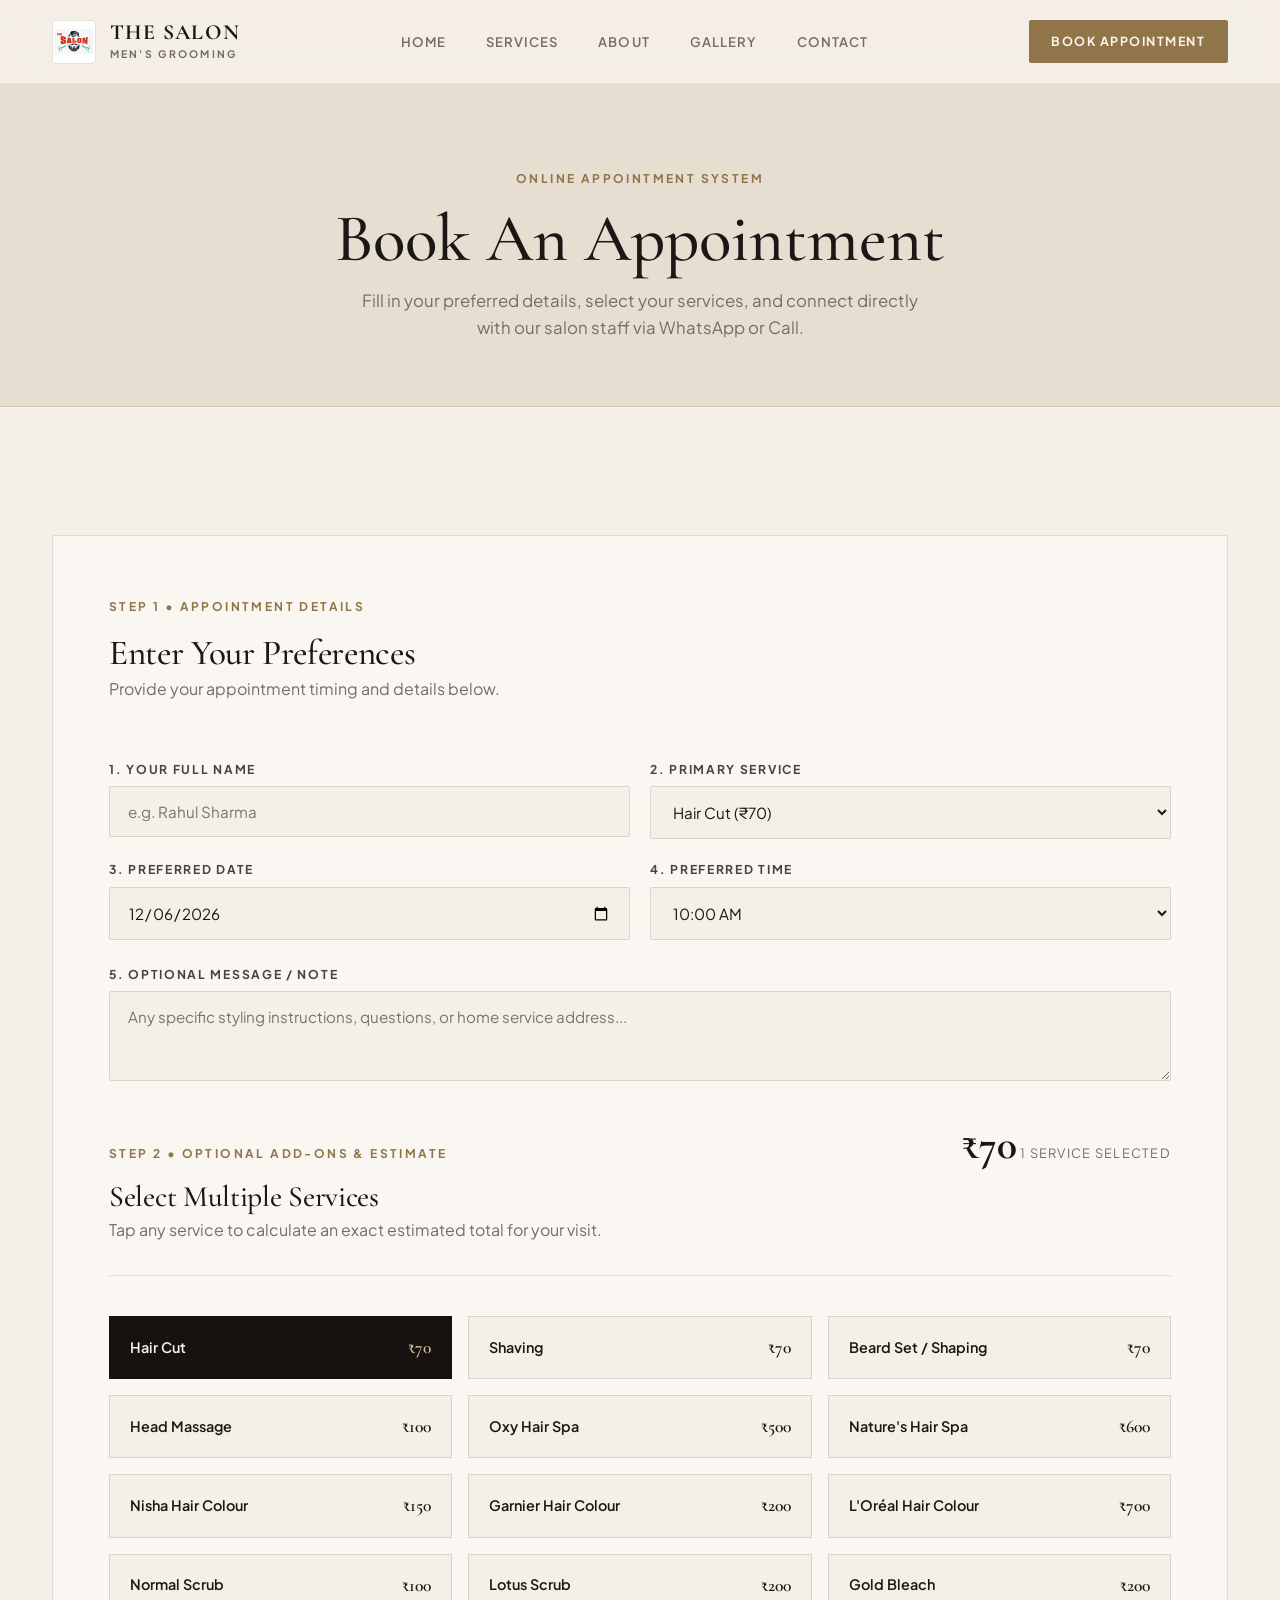
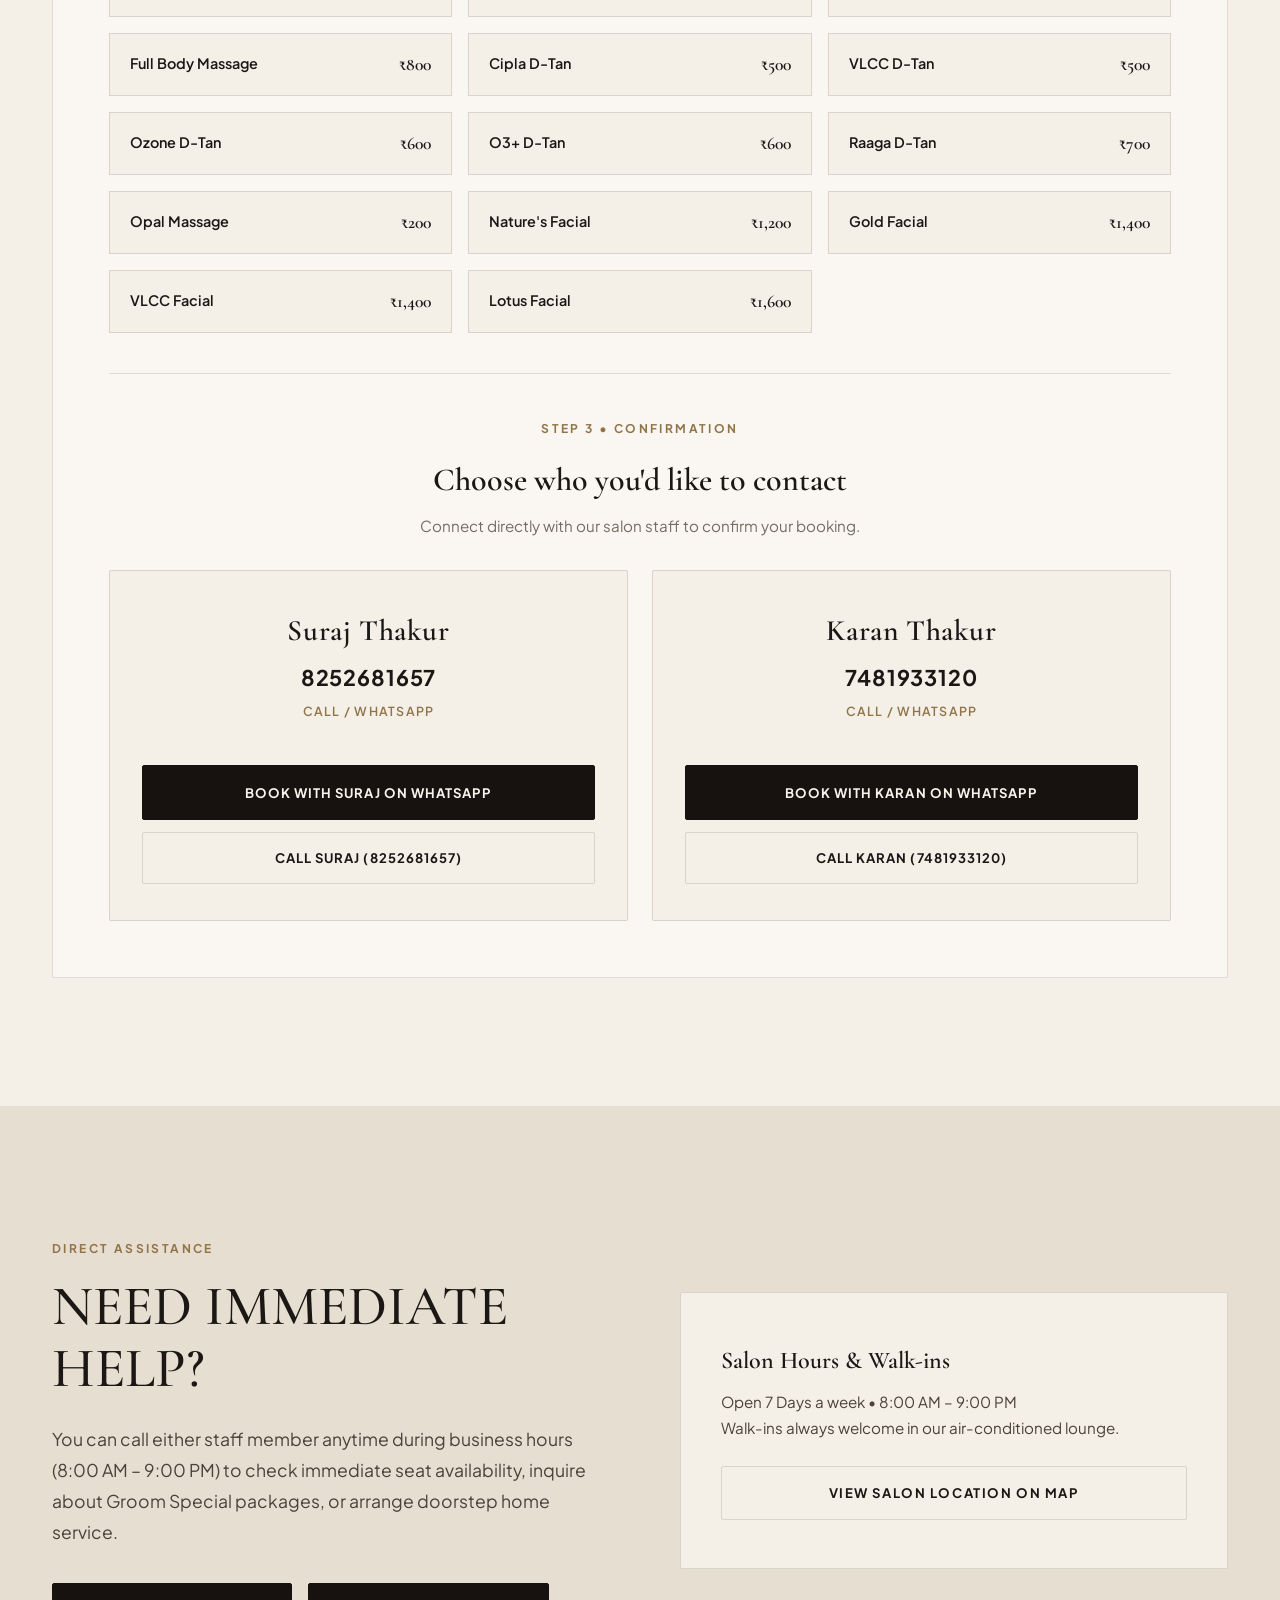
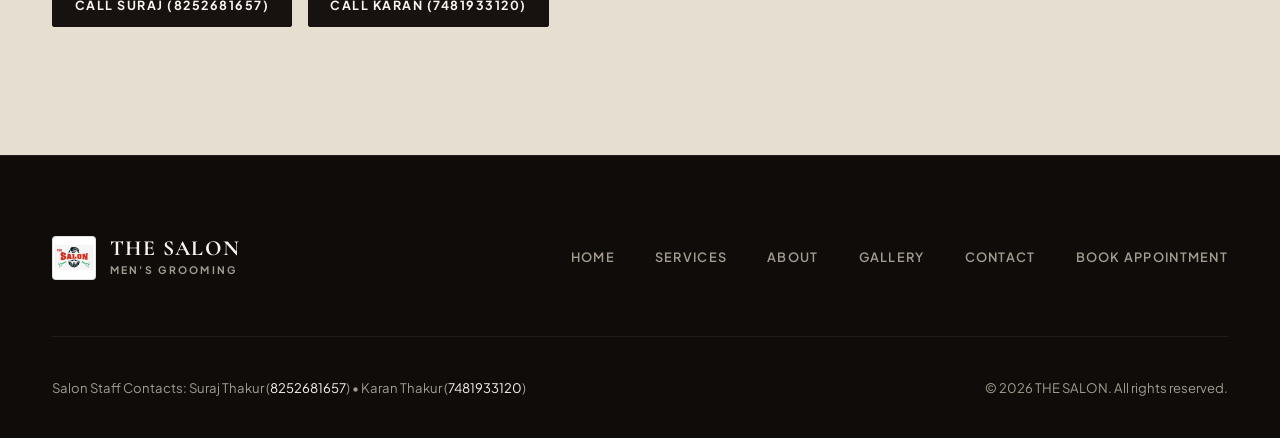
==== book-appointment.html @ 81d048ca "Update responsive design and salon contact system" ====
<!DOCTYPE html>
<html lang="en">
<head>
  <meta charset="UTF-8">
  <meta name="viewport" content="width=device-width, initial-scale=1.0">
  
  <!-- Primary Meta Tags -->
  <title>Book Appointment | THE SALON</title>
  <meta name="title" content="Book Appointment | THE SALON">
  <meta name="description" content="Book an appointment with THE SALON in Dighwara. Select your grooming services and contact staff members Suraj Thakur (8252681657) or Karan Thakur (7481933120) via WhatsApp or direct call.">
  <meta name="author" content="THE SALON">
  <meta name="theme-color" content="#F4EFE7">

  <!-- Favicon -->
  <link rel="icon" type="image/png" href="assets/images/logo.png">

  <!-- Google Fonts -->
  <link rel="preconnect" href="https://fonts.googleapis.com">
  <link rel="preconnect" href="https://fonts.gstatic.com" crossorigin>
  <link href="https://fonts.googleapis.com/css2?family=Cormorant+Garamond:ital,wght@0,400;0,500;0,600;0,700;1,400;1,600&family=Plus+Jakarta+Sans:wght@300;400;500;600;700;800&display=swap" rel="stylesheet">

  <!-- Stylesheet -->
  <link rel="stylesheet" href="assets/css/style.css">
</head>
<body>

  <!-- Minimal Sticky Header -->
  <header class="site-header" id="siteHeader">
    <div class="container header-container">
      <!-- Original Brand Logo -->
      <a href="index.html" class="brand-logo" aria-label="THE SALON Home">
        <div class="logo-frame">
          <img src="assets/images/logo.png" alt="THE SALON Logo" class="official-logo-img">
        </div>
        <div class="brand-text">
          <span class="brand-title">THE SALON</span>
          <span class="brand-tag">MEN'S GROOMING</span>
        </div>
      </a>

      <!-- Desktop Navigation -->
      <nav class="desktop-nav" aria-label="Main Navigation">
        <ul class="nav-links">
          <li><a href="index.html" class="nav-link">Home</a></li>
          <li><a href="services.html" class="nav-link">Services</a></li>
          <li><a href="about.html" class="nav-link">About</a></li>
          <li><a href="gallery.html" class="nav-link">Gallery</a></li>
          <li><a href="contact.html" class="nav-link">Contact</a></li>
        </ul>
      </nav>

      <!-- Header Action -->
      <div class="header-actions">
        <a href="book-appointment.html" class="btn btn-espresso btn-sm" style="background-color: var(--accent-champagne-dark); border-color: var(--accent-champagne-dark);">
          <span>Book Appointment</span>
        </a>
        <button class="mobile-toggle" id="mobileToggle" aria-label="Toggle navigation menu" aria-expanded="false">
          <span class="hamburger-line"></span>
          <span class="hamburger-line"></span>
          <span class="hamburger-line"></span>
        </button>
      </div>
    </div>

    <!-- Mobile Drawer -->
    <div class="mobile-drawer" id="mobileDrawer">
      <nav class="mobile-nav" aria-label="Mobile Navigation">
        <ul class="mobile-links">
          <li><a href="index.html" class="mobile-link">Home</a></li>
          <li><a href="services.html" class="mobile-link">Services & Pricing</a></li>
          <li><a href="about.html" class="mobile-link">About THE SALON</a></li>
          <li><a href="gallery.html" class="mobile-link">Gallery</a></li>
          <li><a href="contact.html" class="mobile-link">Location & Contact</a></li>
          <li><a href="book-appointment.html" class="mobile-link active">Book Appointment</a></li>
        </ul>
        <div class="mobile-drawer-footer">
          <div class="drawer-contact-info">
            <p class="drawer-staff-title">Salon Staff Contacts:</p>
            <p class="drawer-staff-row"><strong>Suraj Thakur:</strong> <a href="tel:8252681657">8252681657</a></p>
            <p class="drawer-staff-row"><strong>Karan Thakur:</strong> <a href="tel:7481933120">7481933120</a></p>
          </div>
          <a href="book-appointment.html" class="btn btn-espresso btn-block">
            Book Appointment
          </a>
        </div>
      </nav>
    </div>
  </header>

  <main>
    <!-- Page Header Banner -->
    <div class="page-header-banner">
      <div class="container">
        <span class="page-eyebrow">ONLINE APPOINTMENT SYSTEM</span>
        <h1 class="page-title">Book An Appointment</h1>
        <p class="page-subtitle">Fill in your preferred details, select your services, and connect directly with our salon staff via WhatsApp or Call.</p>
      </div>
    </div>

    <!-- Interactive Appointment & Booking Section -->
    <section class="customizer-minimal-section">
      <div class="container">
        <div class="customizer-box-clean">
          
          <!-- Step 1: Appointment Details Form -->
          <div class="booking-form-wrap">
            <div class="section-header-editorial" style="margin-bottom: 2rem;">
              <span class="eyebrow-tag">STEP 1 &bull; APPOINTMENT DETAILS</span>
              <h2 class="section-title-editorial" style="font-size: 2.2rem; margin-bottom: 0.25rem;">Enter Your Preferences</h2>
              <p class="text-muted">Provide your appointment timing and details below.</p>
            </div>

            <div class="form-grid-2col">
              <!-- Name Field -->
              <div class="form-group">
                <label for="custName" class="form-label">1. Your Full Name</label>
                <input type="text" id="custName" class="form-input" placeholder="e.g. Rahul Sharma" autocomplete="name">
              </div>

              <!-- Service Dropdown / Quick Choice -->
              <div class="form-group">
                <label for="serviceSelect" class="form-label">2. Primary Service</label>
                <select id="serviceSelect" class="form-select">
                  <option value="Hair Cut (₹70)">Hair Cut (₹70)</option>
                  <option value="Hair Cut + Shaving (₹140)">Hair Cut + Shaving (₹140)</option>
                  <option value="Beard Set / Shaping (₹70)">Beard Set / Shaping (₹70)</option>
                  <option value="Hair Colour (From ₹150)">Hair Colour (From ₹150)</option>
                  <option value="Oxy Hair Spa (₹500)">Oxy Hair Spa (₹500)</option>
                  <option value="Nature's Hair Spa (₹600)">Nature's Hair Spa (₹600)</option>
                  <option value="D-Tan Treatment (From ₹500)">D-Tan Treatment (From ₹500)</option>
                  <option value="Facial Treatment (From ₹1200)">Facial Treatment (From ₹1200)</option>
                  <option value="Groom Special Package">Groom Special Package</option>
                  <option value="Full Grooming Package">Full Grooming Package</option>
                  <option value="Home Service Visit">Doorstep Home Service</option>
                </select>
              </div>

              <!-- Preferred Date Field -->
              <div class="form-group">
                <label for="prefDate" class="form-label">3. Preferred Date</label>
                <input type="date" id="prefDate" class="form-input">
              </div>

              <!-- Preferred Time Slot -->
              <div class="form-group">
                <label for="prefTime" class="form-label">4. Preferred Time</label>
                <select id="prefTime" class="form-select">
                  <option value="08:00 AM">08:00 AM (Opening)</option>
                  <option value="09:00 AM">09:00 AM</option>
                  <option value="10:00 AM" selected>10:00 AM</option>
                  <option value="11:00 AM">11:00 AM</option>
                  <option value="12:00 PM">12:00 PM</option>
                  <option value="01:00 PM">01:00 PM</option>
                  <option value="02:00 PM">02:00 PM</option>
                  <option value="03:00 PM">03:00 PM</option>
                  <option value="04:00 PM">04:00 PM</option>
                  <option value="05:00 PM">05:00 PM</option>
                  <option value="06:00 PM">06:00 PM</option>
                  <option value="07:00 PM">07:00 PM</option>
                  <option value="08:00 PM">08:00 PM</option>
                  <option value="Flexible / Next Available Slot">Flexible / Next Available Slot</option>
                </select>
              </div>
            </div>

            <!-- Optional Message -->
            <div class="form-group">
              <label for="custMessage" class="form-label">5. Optional Message / Note</label>
              <textarea id="custMessage" class="form-textarea" placeholder="Any specific styling instructions, questions, or home service address..."></textarea>
            </div>
          </div>

          <!-- Step 2: Multi-Service Total Estimator -->
          <div class="customizer-clean-header">
            <div>
              <span class="eyebrow-tag">STEP 2 &bull; OPTIONAL ADD-ONS & ESTIMATE</span>
              <h3 class="section-title-editorial" style="font-size: 1.85rem; margin-bottom: 0.25rem;">Select Multiple Services</h3>
              <p class="text-muted">Tap any service to calculate an exact estimated total for your visit.</p>
            </div>
            <div class="customizer-sum-wrap">
              <span class="customizer-sum-amount" id="totalAmount">₹0</span>
              <span class="customizer-sum-label" id="selectedCount">0 services selected</span>
            </div>
          </div>

          <!-- Interactive Grid Populated by JavaScript -->
          <div class="customizer-grid-clean" id="customizerGrid"></div>

          <!-- Step 3: Equal Staff Selection -->
          <div class="staff-selection-section">
            <div class="staff-selection-header">
              <span class="eyebrow-tag">STEP 3 &bull; CONFIRMATION</span>
              <h3 class="staff-selection-title">Choose who you'd like to contact</h3>
              <p class="staff-selection-desc">Connect directly with our salon staff to confirm your booking.</p>
            </div>

            <div class="staff-cards-grid">
              
              <!-- Option 1: Suraj Thakur -->
              <div class="staff-contact-card">
                <div class="staff-card-header">
                  <h4 class="staff-name">Suraj Thakur</h4>
                  <a href="tel:8252681657" class="staff-phone-link">8252681657</a>
                  <span class="staff-role-tag">Call / WhatsApp</span>
                </div>
                <div class="staff-actions-row">
                  <a href="https://wa.me/918252681657" id="surajWaBtn" target="_blank" rel="noopener noreferrer" class="btn btn-staff-wa">
                    <span>Book with Suraj on WhatsApp</span>
                  </a>
                  <a href="tel:8252681657" id="surajCallBtn" class="btn btn-staff-call">
                    <span>Call Suraj (8252681657)</span>
                  </a>
                </div>
              </div>

              <!-- Option 2: Karan Thakur -->
              <div class="staff-contact-card">
                <div class="staff-card-header">
                  <h4 class="staff-name">Karan Thakur</h4>
                  <a href="tel:7481933120" class="staff-phone-link">7481933120</a>
                  <span class="staff-role-tag">Call / WhatsApp</span>
                </div>
                <div class="staff-actions-row">
                  <a href="https://wa.me/917481933120" id="karanWaBtn" target="_blank" rel="noopener noreferrer" class="btn btn-staff-wa">
                    <span>Book with Karan on WhatsApp</span>
                  </a>
                  <a href="tel:7481933120" id="karanCallBtn" class="btn btn-staff-call">
                    <span>Call Karan (7481933120)</span>
                  </a>
                </div>
              </div>

            </div>
          </div>

        </div>
      </div>
    </section>

    <!-- Alternative Direct Assistance Section -->
    <section class="home-service-editorial-section" style="background-color: var(--bg-secondary);">
      <div class="container">
        <div class="home-service-split-grid">
          <div class="home-service-text-col">
            <span class="eyebrow-tag">DIRECT ASSISTANCE</span>
            <h2 class="home-service-title">Need Immediate Help?</h2>
            <p class="home-service-desc">
              You can call either staff member anytime during business hours (8:00 AM – 9:00 PM) to check immediate seat availability, inquire about Groom Special packages, or arrange doorstep home service.
            </p>
            <div class="contact-buttons-row">
              <a href="tel:8252681657" class="btn btn-espresso btn-sm">
                <span>Call Suraj (8252681657)</span>
              </a>
              <a href="tel:7481933120" class="btn btn-espresso btn-sm">
                <span>Call Karan (7481933120)</span>
              </a>
            </div>
          </div>

          <div class="home-service-action-col">
            <div class="home-service-tile-callout" style="background-color: var(--bg-primary);">
              <h3 class="callout-title">Salon Hours & Walk-ins</h3>
              <p class="about-body-text" style="font-size: 0.95rem; margin-bottom: 1.5rem;">
                Open 7 Days a week &bull; 8:00 AM – 9:00 PM<br>
                Walk-ins always welcome in our air-conditioned lounge.
              </p>
              <a href="contact.html" class="btn btn-outline btn-block">
                <span>View Salon Location on Map</span>
              </a>
            </div>
          </div>
        </div>
      </div>
    </section>
  </main>

  <!-- Minimal Footer -->
  <footer class="site-footer-minimal">
    <div class="container">
      <div class="footer-top-row">
        <div class="brand-logo">
          <div class="logo-frame">
            <img src="assets/images/logo.png" alt="THE SALON Logo" class="official-logo-img">
          </div>
          <div class="brand-text">
            <span class="brand-title" style="color: var(--text-light);">THE SALON</span>
            <span class="brand-tag" style="color: var(--text-light-muted);">MEN'S GROOMING</span>
          </div>
        </div>

        <div class="footer-links-row">
          <a href="index.html">Home</a>
          <a href="services.html">Services</a>
          <a href="about.html">About</a>
          <a href="gallery.html">Gallery</a>
          <a href="contact.html">Contact</a>
          <a href="book-appointment.html">Book Appointment</a>
        </div>
      </div>

      <div class="footer-bottom-row">
        <span>Salon Staff Contacts: Suraj Thakur (<a href="tel:8252681657" style="color: var(--text-light);">8252681657</a>) &bull; Karan Thakur (<a href="tel:7481933120" style="color: var(--text-light);">7481933120</a>)</span>
        <span>&copy; 2026 THE SALON. All rights reserved.</span>
      </div>
    </div>
  </footer>

  <!-- Mobile Sticky Bar -->
  <div class="mobile-sticky-bar" id="mobileStickyBar" aria-label="Quick Mobile Actions">
    <div class="mobile-bar-content">
      <a href="tel:8252681657" class="mobile-bar-btn btn-mobile-call">
        <span>Call Suraj</span>
      </a>
      <a href="tel:7481933120" class="mobile-bar-btn btn-mobile-call">
        <span>Call Karan</span>
      </a>
      <a href="book-appointment.html" class="mobile-bar-btn btn-mobile-wa">
        <span>Book on WhatsApp</span>
      </a>
    </div>
  </div>

  <!-- JavaScript -->
  <script src="assets/js/main.js"></script>
</body>
</html>
---- assets/css/style.css ----
/* ==========================================================================
   THE SALON — Editorial Minimal Luxury Design System
   Palette: Warm Ivory + Deep Espresso + Warm Walnut + Subtle Champagne
   ========================================================================== */

/* --- CSS Variables & Design Tokens --- */
:root {
  /* Editorial Palette */
  --bg-primary: #F4EFE7;          /* Warm Ivory */
  --bg-secondary: #E7DED2;        /* Soft Sand */
  --bg-sand-light: #EDE6DC;       /* Subtle Sand Highlight */
  --bg-card: #FAF7F2;             /* Crisp Ivory Card */
  
  --bg-dark: #17120F;             /* Deep Espresso */
  --bg-dark-secondary: #2B211C;   /* Warm Walnut */
  --bg-dark-elevated: #221A15;    /* Espresso Tile */
  
  /* Subtle Accent Only (No gold glows/borders everywhere) */
  --accent-champagne: #B79A6B;    /* Muted Champagne */
  --accent-champagne-light: #D5C29F;
  --accent-champagne-dark: #91754A;
  
  /* Text Colors */
  --text-dark: #1A1715;           /* Primary Dark Text */
  --text-dark-secondary: #4A423B; /* Secondary Dark Text */
  --text-dark-muted: #756D64;     /* Muted Dark Grey-Brown */
  
  --text-light: #F8F4ED;          /* Off-White Text on Dark Sections */
  --text-light-secondary: #D8D2C6;/* Muted Text on Dark */
  --text-light-muted: #A39B8F;
  
  /* Borders & Dividers (Thin, Minimal) */
  --border-light: rgba(23, 18, 15, 0.12);
  --border-light-subtle: rgba(23, 18, 15, 0.06);
  --border-dark: rgba(248, 244, 237, 0.14);
  --border-dark-subtle: rgba(248, 244, 237, 0.07);
  --border-champagne: rgba(183, 154, 107, 0.35);

  /* Typography */
  --font-serif: 'Cormorant Garamond', 'Playfair Display', Georgia, serif;
  --font-sans: 'Plus Jakarta Sans', -apple-system, BlinkMacSystemFont, "Segoe UI", Roboto, sans-serif;
  
  /* Geometry & Layout */
  --container-max: 1240px;
  --container-padding: 2rem;
  --header-height: 84px;
  --header-height-scrolled: 70px;
  
  /* Transitions */
  --transition-fast: 0.22s cubic-bezier(0.2, 0, 0.2, 1);
  --transition-normal: 0.4s cubic-bezier(0.2, 0, 0.2, 1);
  --transition-slow: 0.7s cubic-bezier(0.2, 0, 0.2, 1);
}

/* --- Global Reset & Foundation --- */
*, *::before, *::after {
  box-sizing: border-box;
  margin: 0;
  padding: 0;
}

html {
  scroll-behavior: smooth;
  font-size: 16px;
  background-color: var(--bg-primary);
  color: var(--text-dark);
  width: 100%;
  max-width: 100%;
}

body {
  font-family: var(--font-sans);
  font-weight: 400;
  line-height: 1.65;
  background-color: var(--bg-primary);
  color: var(--text-dark);
  width: 100%;
  max-width: 100%;
  position: relative;
  overflow-x: hidden;
  -webkit-font-smoothing: antialiased;
  -moz-osx-font-smoothing: grayscale;
}

img, svg, video, canvas, audio, iframe, embed, object {
  max-width: 100%;
  height: auto;
  display: block;
}

h1, h2, h3, h4, h5, h6, p, span, a, label, li {
  overflow-wrap: break-word;
  word-wrap: break-word;
}

a {
  color: inherit;
  text-decoration: none;
  transition: all var(--transition-fast);
}

button {
  font-family: inherit;
  cursor: pointer;
  border: none;
  background: none;
  outline: none;
}

ul {
  list-style: none;
}

/* Container */
.container {
  width: 100%;
  max-width: var(--container-max);
  margin-left: auto;
  margin-right: auto;
  padding-left: var(--container-padding);
  padding-right: var(--container-padding);
  min-width: 0;
}

/* Global Zero-Overflow Flex & Grid Defaults */
.hero-split-grid,
.about-split-grid,
.ritual-split-grid,
.dtan-split-grid,
.facial-split-grid,
.groom-campaign-box,
.home-service-split-grid,
.location-split-grid,
.services-editorial-columns,
.featured-tiles-grid,
.why-statements-grid,
.gallery-masonry-grid,
.customizer-grid-clean,
.customizer-clean-header,
.customizer-clean-footer,
.hero-text-col,
.hero-media-col,
.about-text-col,
.about-media-col,
.ritual-content-col,
.dtan-content-col,
.dtan-media-col,
.location-info-col,
.location-map-col,
.service-category-block,
.category-menu-item,
.menu-line-row,
.featured-tile-card,
.footer-top-row,
.footer-links-row,
.footer-bottom-row,
.trust-strip-items {
  min-width: 0;
}

/* Typography Utility Classes */
.font-serif { font-family: var(--font-serif); }
.text-center { text-align: center; }
.text-champagne { color: var(--accent-champagne); }
.text-muted { color: var(--text-dark-muted); }

/* Small Editorial Eyebrow Tag */
.eyebrow-tag {
  display: inline-block;
  font-family: var(--font-sans);
  font-size: 0.75rem;
  font-weight: 700;
  letter-spacing: 0.2em;
  text-transform: uppercase;
  color: var(--accent-champagne-dark);
  margin-bottom: 1rem;
}

.eyebrow-tag.light {
  color: var(--accent-champagne-light);
}

/* Common Section Headers */
.section-header-editorial {
  margin-bottom: 4.5rem;
}

.section-title-editorial {
  font-family: var(--font-serif);
  font-size: clamp(2.4rem, 4.8vw, 3.8rem);
  font-weight: 500;
  line-height: 1.12;
  letter-spacing: -0.01em;
  color: var(--text-dark);
  margin-bottom: 1rem;
}

.section-title-editorial.light {
  color: var(--text-light);
}

.section-desc-editorial {
  font-size: 1.05rem;
  color: var(--text-dark-muted);
  max-width: 600px;
  line-height: 1.7;
}

.section-desc-editorial.light {
  color: var(--text-light-secondary);
}

/* --- Clean Editorial Buttons (No Glowing Boxes) --- */
.btn {
  display: inline-flex;
  align-items: center;
  justify-content: center;
  gap: 0.65rem;
  padding: 0.95rem 2rem;
  border-radius: 2px;
  font-family: var(--font-sans);
  font-size: 0.82rem;
  font-weight: 700;
  letter-spacing: 0.12em;
  text-transform: uppercase;
  transition: all var(--transition-fast);
  text-decoration: none;
  white-space: nowrap;
}

/* Primary Espresso Button */
.btn-espresso {
  background-color: var(--bg-dark);
  color: var(--text-light);
  border: 1px solid var(--bg-dark);
}

.btn-espresso:hover {
  background-color: var(--bg-dark-secondary);
  border-color: var(--bg-dark-secondary);
  transform: translateY(-2px);
}

/* Light / Ivory Button */
.btn-ivory {
  background-color: var(--bg-primary);
  color: var(--text-dark);
  border: 1px solid var(--bg-primary);
}

.btn-ivory:hover {
  background-color: #ffffff;
  transform: translateY(-2px);
}

/* Minimal Outline Button */
.btn-outline {
  background-color: transparent;
  color: var(--text-dark);
  border: 1px solid var(--border-light);
}

.btn-outline:hover {
  background-color: var(--bg-dark);
  color: var(--text-light);
  border-color: var(--bg-dark);
}

.btn-outline-light {
  background-color: transparent;
  color: var(--text-light);
  border: 1px solid var(--border-dark);
}

.btn-outline-light:hover {
  background-color: var(--text-light);
  color: var(--text-dark);
  border-color: var(--text-light);
}

.btn-sm {
  padding: 0.65rem 1.35rem;
  font-size: 0.78rem;
}

.btn-lg {
  padding: 1.15rem 2.5rem;
  font-size: 0.88rem;
}

.btn-block {
  width: 100%;
}

/* ==========================================================================
   HEADER & MINIMAL NAVIGATION
   ========================================================================== */
.site-header {
  position: sticky;
  top: 0;
  left: 0;
  width: 100%;
  z-index: 1000;
  background-color: rgba(244, 239, 231, 0.94);
  backdrop-filter: blur(16px);
  -webkit-backdrop-filter: blur(16px);
  border-bottom: 1px solid var(--border-light-subtle);
  transition: all var(--transition-normal);
  height: var(--header-height);
  display: flex;
  align-items: center;
}

.site-header.scrolled {
  height: var(--header-height-scrolled);
  background-color: rgba(244, 239, 231, 0.98);
  border-bottom-color: var(--border-light);
  box-shadow: 0 4px 20px rgba(23, 18, 15, 0.04);
}

.header-container {
  display: flex;
  align-items: center;
  justify-content: space-between;
  width: 100%;
}

/* Original Logo Display */
.brand-logo {
  display: flex;
  align-items: center;
  gap: 0.85rem;
  text-decoration: none;
}

.logo-frame {
  width: 44px;
  height: 44px;
  border-radius: 4px;
  background: #ffffff;
  padding: 2px;
  display: flex;
  align-items: center;
  justify-content: center;
  border: 1px solid var(--border-light);
  overflow: hidden;
}

.official-logo-img {
  width: 100%;
  height: 100%;
  object-fit: contain;
}

.brand-text {
  display: flex;
  flex-direction: column;
}

.brand-title {
  font-family: var(--font-serif);
  font-size: 1.35rem;
  font-weight: 700;
  letter-spacing: 0.06em;
  color: var(--text-dark);
  line-height: 1.1;
}

.brand-tag {
  font-family: var(--font-sans);
  font-size: 0.65rem;
  font-weight: 700;
  letter-spacing: 0.22em;
  color: var(--text-dark-muted);
}

/* Desktop Nav */
.desktop-nav .nav-links {
  display: flex;
  align-items: center;
  gap: 2.5rem;
}

.nav-link {
  font-family: var(--font-sans);
  font-size: 0.82rem;
  font-weight: 600;
  letter-spacing: 0.08em;
  text-transform: uppercase;
  color: var(--text-dark-muted);
  position: relative;
  padding: 0.4rem 0;
  transition: color var(--transition-fast);
}

.nav-link:hover, .nav-link.active {
  color: var(--text-dark);
}

.nav-link::after {
  content: '';
  position: absolute;
  bottom: 0;
  left: 0;
  width: 0%;
  height: 1.5px;
  background: var(--text-dark);
  transition: width var(--transition-fast);
}

.nav-link:hover::after, .nav-link.active::after {
  width: 100%;
}

.header-actions {
  display: flex;
  align-items: center;
  gap: 1.25rem;
}

/* Mobile Toggle */
.mobile-toggle {
  display: none;
  flex-direction: column;
  justify-content: space-between;
  width: 26px;
  height: 18px;
  padding: 0;
}

.hamburger-line {
  display: block;
  width: 100%;
  height: 2px;
  background-color: var(--text-dark);
  transition: all var(--transition-fast);
}

.mobile-toggle.open .hamburger-line:nth-child(1) {
  transform: translateY(8px) rotate(45deg);
}
.mobile-toggle.open .hamburger-line:nth-child(2) {
  opacity: 0;
}
.mobile-toggle.open .hamburger-line:nth-child(3) {
  transform: translateY(-8px) rotate(-45deg);
}

/* Mobile Drawer */
.mobile-drawer {
  position: fixed;
  top: var(--header-height);
  left: 0;
  width: 100%;
  height: calc(100vh - var(--header-height));
  background-color: var(--bg-primary);
  padding: 2.5rem 2rem;
  display: flex;
  flex-direction: column;
  transform: translateX(100%);
  transition: transform var(--transition-normal);
  z-index: 999;
  overflow-y: auto;
  border-top: 1px solid var(--border-light);
}

.mobile-drawer.open {
  transform: translateX(0);
}

.mobile-links {
  display: flex;
  flex-direction: column;
  gap: 1.5rem;
  margin-bottom: 2.5rem;
}

.mobile-link {
  font-family: var(--font-serif);
  font-size: 1.75rem;
  font-weight: 500;
  color: var(--text-dark);
  text-transform: uppercase;
  letter-spacing: 0.04em;
}

.mobile-link:hover, .mobile-link.active {
  color: var(--accent-champagne-dark);
}

.mobile-drawer-footer {
  margin-top: auto;
  padding-top: 2rem;
  border-top: 1px solid var(--border-light);
}

.drawer-contact-info {
  margin-bottom: 1.25rem;
}

.drawer-phone {
  font-size: 0.95rem;
  color: var(--text-dark-muted);
}

.drawer-phone a {
  color: var(--text-dark);
  font-weight: 700;
}

/* ==========================================================================
   SPLIT EDITORIAL HERO SECTION (Real Salon Interior ~55-60%)
   ========================================================================== */
.hero-editorial-section {
  padding: 3.5rem 0 5rem;
  background-color: var(--bg-primary);
}

.hero-split-grid {
  display: grid;
  grid-template-columns: 0.85fr 1.15fr;
  gap: 4rem;
  align-items: center;
}

.hero-text-col {
  padding-right: 1.5rem;
}

.hero-label-wrap {
  display: flex;
  align-items: center;
  gap: 1rem;
  margin-bottom: 1.5rem;
}

.hero-main-title {
  font-family: var(--font-serif);
  font-size: clamp(3rem, 5.5vw, 4.8rem);
  font-weight: 500;
  line-height: 1.05;
  letter-spacing: -0.02em;
  color: var(--text-dark);
  margin-bottom: 1.5rem;
  text-transform: uppercase;
}

.hero-support-quote {
  font-family: var(--font-serif);
  font-size: clamp(1.15rem, 1.8vw, 1.35rem);
  font-style: italic;
  color: var(--text-dark-secondary);
  line-height: 1.6;
  margin-bottom: 2.5rem;
  max-width: 460px;
}

.hero-cta-wrap {
  display: flex;
  align-items: center;
  gap: 1.25rem;
}

/* Large Real Interior Visual */
.hero-media-col {
  position: relative;
}

.hero-image-frame {
  position: relative;
  aspect-ratio: 4/3;
  overflow: hidden;
  border-radius: 2px;
  background-color: var(--bg-secondary);
}

.hero-real-interior-img {
  width: 100%;
  height: 100%;
  object-fit: cover;
  object-position: center 38%;
  transition: transform var(--transition-slow);
}

.hero-image-frame:hover .hero-real-interior-img {
  transform: scale(1.02);
}

.hero-image-caption {
  position: absolute;
  bottom: 1rem;
  left: 1rem;
  background: rgba(23, 18, 15, 0.8);
  color: var(--text-light);
  font-size: 0.72rem;
  font-weight: 600;
  letter-spacing: 0.1em;
  text-transform: uppercase;
  padding: 0.35rem 0.85rem;
  border-radius: 2px;
  backdrop-filter: blur(8px);
}

/* ==========================================================================
   MINIMAL TRUST STRIP (Simple Typography with Vertical Dividers)
   ========================================================================== */
.trust-strip-section {
  border-top: 1px solid var(--border-light);
  border-bottom: 1px solid var(--border-light);
  padding: 1.75rem 0;
  background-color: var(--bg-primary);
}

.trust-strip-items {
  display: flex;
  justify-content: space-between;
  align-items: center;
  flex-wrap: wrap;
  gap: 1rem;
}

.trust-item {
  font-family: var(--font-sans);
  font-size: 0.82rem;
  font-weight: 700;
  letter-spacing: 0.18em;
  text-transform: uppercase;
  color: var(--text-dark);
}

.trust-divider {
  width: 1px;
  height: 16px;
  background-color: var(--border-light);
}

/* ==========================================================================
   FEATURED 4 SERVICES (Large Visual Tiles, Not Tiny Cards)
   ========================================================================== */
.featured-services-section {
  padding: 7.5rem 0;
  background-color: var(--bg-secondary);
}

.featured-tiles-grid {
  display: grid;
  grid-template-columns: repeat(4, 1fr);
  gap: 1.5rem;
}

.featured-tile-card {
  display: flex;
  flex-direction: column;
  text-decoration: none;
  group: true;
}

.featured-tile-img-wrap {
  aspect-ratio: 3/4;
  overflow: hidden;
  border-radius: 2px;
  background-color: var(--bg-primary);
  margin-bottom: 1.25rem;
  position: relative;
}

.featured-tile-img {
  width: 100%;
  height: 100%;
  object-fit: cover;
  transition: transform var(--transition-slow);
}

.featured-tile-card:hover .featured-tile-img {
  transform: scale(1.05);
}

.featured-tile-info {
  display: flex;
  justify-content: space-between;
  align-items: baseline;
  border-bottom: 1px solid var(--border-light);
  padding-bottom: 0.65rem;
}

.featured-tile-name {
  font-family: var(--font-serif);
  font-size: 1.35rem;
  font-weight: 600;
  color: var(--text-dark);
}

.featured-tile-price {
  font-family: var(--font-serif);
  font-size: 1.25rem;
  font-weight: 600;
  color: var(--accent-champagne-dark);
}

/* ==========================================================================
   ABOUT SECTION (Split Editorial with Real Salon Interior)
   ========================================================================== */
.about-editorial-section {
  padding: 8rem 0;
  background-color: var(--bg-primary);
}

.about-split-grid {
  display: grid;
  grid-template-columns: 1fr 1fr;
  gap: 5rem;
  align-items: center;
}

.about-media-col {
  position: relative;
}

.about-image-frame {
  aspect-ratio: 4/3;
  overflow: hidden;
  border-radius: 2px;
  background-color: var(--bg-secondary);
}

.about-interior-img {
  width: 100%;
  height: 100%;
  object-fit: cover;
}

.about-text-col {
  display: flex;
  flex-direction: column;
}

.about-main-heading {
  font-family: var(--font-serif);
  font-size: clamp(2.5rem, 4.5vw, 3.6rem);
  font-weight: 500;
  line-height: 1.1;
  color: var(--text-dark);
  margin-bottom: 1.5rem;
  text-transform: uppercase;
}

.about-body-text {
  font-size: 1.1rem;
  color: var(--text-dark-secondary);
  line-height: 1.75;
  margin-bottom: 2rem;
}

.about-highlight-box {
  border-left: 2px solid var(--accent-champagne);
  padding-left: 1.25rem;
  margin-bottom: 2.25rem;
}

.about-highlight-title {
  font-family: var(--font-sans);
  font-size: 0.85rem;
  font-weight: 700;
  letter-spacing: 0.14em;
  text-transform: uppercase;
  color: var(--text-dark);
}

.about-highlight-sub {
  font-size: 0.95rem;
  color: var(--text-dark-muted);
}

/* ==========================================================================
   HAIR SPA FEATURE ("THE RITUAL") — Dark Contrast Editorial Section
   ========================================================================== */
.ritual-feature-section {
  padding: 8rem 0;
  background-color: var(--bg-dark);
  color: var(--text-light);
}

.ritual-split-grid {
  display: grid;
  grid-template-columns: 1fr 1fr;
  gap: 5rem;
  align-items: center;
}

.ritual-media-frame {
  aspect-ratio: 4/3;
  overflow: hidden;
  border-radius: 2px;
  background-color: var(--bg-dark-secondary);
}

.ritual-img {
  width: 100%;
  height: 100%;
  object-fit: cover;
  transition: transform var(--transition-slow);
}

.ritual-media-frame:hover .ritual-img {
  transform: scale(1.03);
}

.ritual-content-col {
  display: flex;
  flex-direction: column;
}

.ritual-quote {
  font-family: var(--font-serif);
  font-size: 1.45rem;
  font-style: italic;
  color: var(--accent-champagne-light);
  margin-bottom: 1rem;
  line-height: 1.4;
}

.ritual-body {
  font-size: 1.05rem;
  color: var(--text-light-secondary);
  line-height: 1.7;
  margin-bottom: 2.5rem;
}

/* Editorial Menu Items */
.editorial-menu-rows {
  display: flex;
  flex-direction: column;
  gap: 1.25rem;
  margin-bottom: 2.75rem;
}

.menu-line-row {
  display: flex;
  align-items: baseline;
  justify-content: space-between;
  width: 100%;
}

.menu-line-title {
  font-family: var(--font-serif);
  font-size: 1.3rem;
  font-weight: 500;
  color: var(--text-light);
}

.menu-line-dots {
  flex-grow: 1;
  border-bottom: 1px dotted var(--border-dark);
  margin: 0 1rem;
  transform: translateY(-4px);
}

.menu-line-price {
  font-family: var(--font-serif);
  font-size: 1.35rem;
  font-weight: 600;
  color: var(--accent-champagne-light);
}

/* ==========================================================================
   COMPLETE SERVICES MENU (Spacious Editorial Layout)
   ========================================================================== */
.complete-services-section {
  padding: 8rem 0;
  background-color: var(--bg-primary);
}

.services-editorial-columns {
  display: grid;
  grid-template-columns: 1fr 1fr;
  gap: 4.5rem;
}

.service-category-block {
  margin-bottom: 3.5rem;
}

.category-block-header {
  border-bottom: 1px solid var(--border-light);
  padding-bottom: 0.75rem;
  margin-bottom: 1.5rem;
}

.category-block-title {
  font-family: var(--font-serif);
  font-size: 1.75rem;
  font-weight: 600;
  text-transform: uppercase;
  letter-spacing: 0.04em;
  color: var(--text-dark);
}

.category-menu-list {
  display: flex;
  flex-direction: column;
  gap: 1.2rem;
}

.category-menu-item {
  display: flex;
  align-items: baseline;
  justify-content: space-between;
}

.item-left {
  display: flex;
  flex-direction: column;
}

.item-name {
  font-family: var(--font-serif);
  font-size: 1.25rem;
  font-weight: 500;
  color: var(--text-dark);
}

.item-dots {
  flex-grow: 1;
  border-bottom: 1px dotted var(--border-light);
  margin: 0 0.85rem;
  transform: translateY(-4px);
}

.item-price {
  font-family: var(--font-serif);
  font-size: 1.25rem;
  font-weight: 600;
  color: var(--accent-champagne-dark);
  white-space: nowrap;
}

/* ==========================================================================
   D-TAN FEATURE SECTION
   ========================================================================== */
.dtan-feature-section {
  padding: 8rem 0;
  background-color: var(--bg-secondary);
}

.dtan-split-grid {
  display: grid;
  grid-template-columns: 1fr 1fr;
  gap: 5rem;
  align-items: center;
}

.dtan-content-col {
  display: flex;
  flex-direction: column;
}

.dtan-media-col {
  position: relative;
}

.dtan-media-frame {
  aspect-ratio: 4/3;
  overflow: hidden;
  border-radius: 2px;
  background-color: var(--bg-primary);
}

.dtan-img {
  width: 100%;
  height: 100%;
  object-fit: cover;
  transition: transform var(--transition-slow);
}

.dtan-media-frame:hover .dtan-img {
  transform: scale(1.03);
}

/* ==========================================================================
   FACIAL & 6-STEP RITUAL FEATURE SECTION
   ========================================================================== */
.facial-feature-section {
  padding: 8rem 0;
  background-color: var(--bg-primary);
}

.facial-split-grid {
  display: grid;
  grid-template-columns: 1.15fr 0.85fr;
  gap: 5rem;
  align-items: center;
}

.facial-steps-media-frame {
  aspect-ratio: 16/10;
  overflow: hidden;
  border-radius: 2px;
  background-color: var(--bg-secondary);
  border: 1px solid var(--border-light);
}

.facial-steps-img {
  width: 100%;
  height: 100%;
  object-fit: cover;
}

.steps-flow-pills {
  display: grid;
  grid-template-columns: repeat(3, 1fr);
  gap: 0.85rem;
  margin-top: 1.5rem;
  margin-bottom: 2.5rem;
}

.step-pill {
  background-color: var(--bg-secondary);
  padding: 0.75rem 1rem;
  border-radius: 2px;
  display: flex;
  flex-direction: column;
}

.step-num {
  font-family: var(--font-sans);
  font-size: 0.7rem;
  font-weight: 800;
  color: var(--accent-champagne-dark);
  letter-spacing: 0.1em;
}

.step-name {
  font-family: var(--font-serif);
  font-size: 1rem;
  font-weight: 600;
  color: var(--text-dark);
}

/* ==========================================================================
   GROOM SPECIAL SECTION (Campaign Layout)
   ========================================================================== */
.groom-campaign-section {
  padding: 8.5rem 0;
  background-color: var(--bg-dark);
  color: var(--text-light);
}

.groom-campaign-box {
  display: grid;
  grid-template-columns: 1.2fr 0.8fr;
  gap: 4.5rem;
  align-items: center;
}

.groom-campaign-title {
  font-family: var(--font-serif);
  font-size: clamp(2.8rem, 5vw, 4.2rem);
  font-weight: 500;
  line-height: 1.08;
  color: var(--text-light);
  margin-bottom: 1.25rem;
  text-transform: uppercase;
}

.groom-campaign-text {
  font-size: 1.1rem;
  color: var(--text-light-secondary);
  line-height: 1.7;
  margin-bottom: 2.25rem;
}

.groom-services-bullets {
  display: grid;
  grid-template-columns: 1fr 1fr;
  gap: 1rem;
  margin-bottom: 2.75rem;
}

.groom-bullet-item {
  font-family: var(--font-sans);
  font-size: 0.88rem;
  font-weight: 600;
  letter-spacing: 0.05em;
  color: var(--text-light);
  display: flex;
  align-items: center;
  gap: 0.6rem;
}

.bullet-dot {
  width: 4px;
  height: 4px;
  background-color: var(--accent-champagne-light);
  border-radius: 50%;
}

.groom-action-tile {
  background-color: var(--bg-dark-elevated);
  border: 1px solid var(--border-dark);
  padding: 3rem 2.5rem;
  border-radius: 2px;
  text-align: center;
}

.groom-tile-title {
  font-family: var(--font-serif);
  font-size: 1.6rem;
  font-weight: 600;
  color: var(--text-light);
  margin-bottom: 0.75rem;
}

.groom-tile-desc {
  font-size: 0.95rem;
  color: var(--text-light-muted);
  line-height: 1.6;
  margin-bottom: 2rem;
}

/* ==========================================================================
   HOME SERVICE SECTION (Major Feature)
   ========================================================================== */
.home-service-editorial-section {
  padding: 8rem 0;
  background-color: var(--bg-secondary);
}

.home-service-split-grid {
  display: grid;
  grid-template-columns: 1fr 1fr;
  gap: 5rem;
  align-items: center;
}

.home-service-title {
  font-family: var(--font-serif);
  font-size: clamp(2.4rem, 4.5vw, 3.5rem);
  font-weight: 500;
  line-height: 1.12;
  color: var(--text-dark);
  margin-bottom: 1.5rem;
  text-transform: uppercase;
}

.home-service-desc {
  font-size: 1.1rem;
  color: var(--text-dark-secondary);
  line-height: 1.75;
  margin-bottom: 2.25rem;
}

.home-points-clean {
  display: flex;
  flex-direction: column;
  gap: 0.85rem;
  margin-bottom: 2.75rem;
}

.point-line {
  display: flex;
  align-items: center;
  gap: 0.75rem;
  font-size: 0.95rem;
  color: var(--text-dark);
  font-weight: 500;
}

.point-dash {
  width: 12px;
  height: 1.5px;
  background-color: var(--accent-champagne-dark);
}

.home-service-tile-callout {
  background-color: var(--bg-primary);
  border: 1px solid var(--border-light);
  padding: 3rem 2.5rem;
  border-radius: 2px;
}

.callout-title {
  font-family: var(--font-serif);
  font-size: 1.5rem;
  font-weight: 600;
  color: var(--text-dark);
  margin-bottom: 0.5rem;
}

.callout-phone {
  font-family: var(--font-serif);
  font-size: 2rem;
  font-weight: 700;
  color: var(--text-dark);
  margin-bottom: 1.75rem;
}

/* ==========================================================================
   INTERACTIVE APPOINTMENT ESTIMATOR (Understated Minimal Container)
   ========================================================================== */
.customizer-minimal-section {
  padding: 8rem 0;
  background-color: var(--bg-primary);
}

.customizer-box-clean {
  background-color: var(--bg-card);
  border: 1px solid var(--border-light);
  padding: 3.5rem;
  border-radius: 2px;
}

.customizer-clean-header {
  display: flex;
  justify-content: space-between;
  align-items: baseline;
  padding-bottom: 2rem;
  border-bottom: 1px solid var(--border-light);
  margin-bottom: 2.5rem;
}

.customizer-sum-wrap {
  text-align: right;
}

.customizer-sum-amount {
  font-family: var(--font-serif);
  font-size: 2.6rem;
  font-weight: 700;
  color: var(--text-dark);
  line-height: 1;
}

.customizer-sum-label {
  font-size: 0.8rem;
  color: var(--text-dark-muted);
  text-transform: uppercase;
  letter-spacing: 0.1em;
}

.customizer-grid-clean {
  display: grid;
  grid-template-columns: repeat(auto-fill, minmax(260px, 1fr));
  gap: 1rem;
  margin-bottom: 2.5rem;
}

.clean-select-label {
  display: flex;
  align-items: center;
  justify-content: space-between;
  padding: 1rem 1.25rem;
  background-color: var(--bg-primary);
  border: 1px solid var(--border-light);
  cursor: pointer;
  transition: all var(--transition-fast);
  user-select: none;
}

.clean-select-label:hover {
  border-color: var(--text-dark);
}

.clean-select-label.checked {
  background-color: var(--bg-dark);
  color: var(--text-light);
  border-color: var(--bg-dark);
}

.clean-select-label.checked .clean-item-name {
  color: var(--text-light);
}

.clean-select-label.checked .clean-item-price {
  color: var(--accent-champagne-light);
}

.clean-item-name {
  font-family: var(--font-sans);
  font-size: 0.9rem;
  font-weight: 600;
  color: var(--text-dark);
}

.clean-item-price {
  font-family: var(--font-serif);
  font-size: 1.1rem;
  font-weight: 600;
  color: var(--text-dark);
}

.customizer-clean-footer {
  display: flex;
  justify-content: space-between;
  align-items: center;
  padding-top: 2rem;
  border-top: 1px solid var(--border-light);
  flex-wrap: wrap;
  gap: 1.5rem;
}

/* ==========================================================================
   APPOINTMENT BOOKING FORM & EQUAL STAFF CHOICES
   ========================================================================== */
.booking-form-wrap {
  display: flex;
  flex-direction: column;
  gap: 1.5rem;
  margin-bottom: 2.75rem;
}

.form-grid-2col {
  display: grid;
  grid-template-columns: 1fr 1fr;
  gap: 1.25rem;
}

.form-group {
  display: flex;
  flex-direction: column;
  gap: 0.45rem;
  min-width: 0;
}

.form-label {
  font-family: var(--font-sans);
  font-size: 0.76rem;
  font-weight: 700;
  letter-spacing: 0.14em;
  text-transform: uppercase;
  color: var(--text-dark-secondary);
}

.form-input,
.form-select,
.form-textarea {
  width: 100%;
  padding: 0.95rem 1.15rem;
  font-family: var(--font-sans);
  font-size: 0.95rem;
  color: var(--text-dark);
  background-color: var(--bg-primary);
  border: 1px solid var(--border-light);
  border-radius: 2px;
  outline: none;
  transition: border-color var(--transition-fast);
  box-sizing: border-box;
}

.form-input:focus,
.form-select:focus,
.form-textarea:focus {
  border-color: var(--text-dark);
}

.form-textarea {
  min-height: 90px;
  resize: vertical;
}

/* Equal Staff Selection Section */
.staff-selection-section {
  padding-top: 2.5rem;
  border-top: 1px solid var(--border-light);
}

.staff-selection-header {
  margin-bottom: 2rem;
  text-align: center;
}

.staff-selection-title {
  font-family: var(--font-serif);
  font-size: 2rem;
  font-weight: 600;
  color: var(--text-dark);
  margin-bottom: 0.35rem;
}

.staff-selection-desc {
  font-size: 0.95rem;
  color: var(--text-dark-muted);
}

.staff-cards-grid {
  display: grid;
  grid-template-columns: 1fr 1fr;
  gap: 1.5rem;
  width: 100%;
}

.staff-contact-card {
  background-color: var(--bg-primary);
  border: 1px solid var(--border-light);
  padding: 2.25rem 2rem;
  border-radius: 2px;
  display: flex;
  flex-direction: column;
  justify-content: space-between;
  text-align: center;
  transition: transform var(--transition-fast), border-color var(--transition-fast);
  min-width: 0;
}

.staff-contact-card:hover {
  border-color: var(--accent-champagne-dark);
}

.staff-card-header {
  margin-bottom: 1.5rem;
}

.staff-name {
  font-family: var(--font-serif);
  font-size: 1.85rem;
  font-weight: 600;
  color: var(--text-dark);
  margin-bottom: 0.25rem;
  letter-spacing: 0.02em;
}

.staff-phone-link {
  font-family: var(--font-sans);
  font-size: 1.35rem;
  font-weight: 700;
  color: var(--text-dark);
  letter-spacing: 0.04em;
  display: inline-block;
  margin-bottom: 0.35rem;
}

.staff-phone-link:hover {
  color: var(--accent-champagne-dark);
}

.staff-role-tag {
  display: block;
  font-size: 0.78rem;
  font-weight: 600;
  letter-spacing: 0.1em;
  text-transform: uppercase;
  color: var(--accent-champagne-dark);
}

.staff-actions-row {
  display: flex;
  flex-direction: column;
  gap: 0.75rem;
  margin-top: 1.25rem;
}

.btn-staff-wa {
  background-color: var(--bg-dark);
  color: var(--text-light);
  border: 1px solid var(--bg-dark);
  padding: 0.95rem 1.25rem;
  font-size: 0.82rem;
  font-weight: 700;
  letter-spacing: 0.08em;
  text-transform: uppercase;
  border-radius: 2px;
  display: inline-flex;
  align-items: center;
  justify-content: center;
  gap: 0.5rem;
  transition: all var(--transition-fast);
}

.btn-staff-wa:hover {
  background-color: var(--bg-dark-secondary);
  color: var(--text-light);
  transform: translateY(-2px);
}

.btn-staff-call {
  background-color: transparent;
  color: var(--text-dark);
  border: 1px solid var(--border-light);
  padding: 0.9rem 1.25rem;
  font-size: 0.82rem;
  font-weight: 700;
  letter-spacing: 0.08em;
  text-transform: uppercase;
  border-radius: 2px;
  display: inline-flex;
  align-items: center;
  justify-content: center;
  gap: 0.5rem;
  transition: all var(--transition-fast);
}

.btn-staff-call:hover {
  background-color: var(--bg-secondary);
  border-color: var(--text-dark);
  transform: translateY(-2px);
}

/* Staff Contact styling for Dark Sections (e.g., Contact page / Footer) */
.staff-cards-grid.dark-theme .staff-contact-card {
  background-color: var(--bg-dark-elevated);
  border-color: var(--border-dark);
  text-align: left;
}

.staff-cards-grid.dark-theme .staff-name {
  color: var(--text-light);
}

.staff-cards-grid.dark-theme .staff-phone-link {
  color: var(--text-light);
}

.staff-cards-grid.dark-theme .staff-role-tag {
  color: var(--accent-champagne-light);
}

.staff-cards-grid.dark-theme .btn-staff-wa {
  background-color: var(--text-light);
  color: var(--bg-dark);
  border-color: var(--text-light);
}

.staff-cards-grid.dark-theme .btn-staff-wa:hover {
  background-color: var(--accent-champagne-light);
  border-color: var(--accent-champagne-light);
}

.staff-cards-grid.dark-theme .btn-staff-call {
  background-color: transparent;
  color: var(--text-light);
  border-color: var(--border-dark);
}

.staff-cards-grid.dark-theme .btn-staff-call:hover {
  border-color: var(--text-light);
}

/* Mobile drawer staff list */
.drawer-staff-list {
  display: flex;
  flex-direction: column;
  gap: 0.85rem;
  margin-bottom: 1.5rem;
}

.drawer-staff-item {
  display: flex;
  flex-direction: column;
  gap: 0.35rem;
  padding: 0.75rem 1rem;
  background-color: var(--bg-secondary);
  border-radius: 2px;
}

.drawer-staff-name-row {
  display: flex;
  justify-content: space-between;
  align-items: baseline;
}

.drawer-staff-name {
  font-family: var(--font-serif);
  font-size: 1.15rem;
  font-weight: 600;
  color: var(--text-dark);
}

.drawer-staff-phone {
  font-size: 0.95rem;
  font-weight: 700;
  color: var(--text-dark);
}

.drawer-staff-actions {
  display: flex;
  gap: 0.5rem;
  margin-top: 0.25rem;
}

.drawer-staff-btn {
  flex: 1;
  padding: 0.5rem 0.65rem;
  font-size: 0.72rem;
  font-weight: 700;
  letter-spacing: 0.08em;
  text-transform: uppercase;
  text-align: center;
  border-radius: 2px;
}

.drawer-btn-call {
  background-color: var(--bg-primary);
  border: 1px solid var(--border-light);
  color: var(--text-dark);
}

.drawer-btn-wa {
  background-color: var(--bg-dark);
  color: var(--text-light);
}

/* ==========================================================================
   OUR SALON & EDITORIAL GALLERY (Masonry Feel)
   ========================================================================== */
.salon-gallery-section {
  padding: 8rem 0;
  background-color: var(--bg-secondary);
}

.gallery-masonry-grid {
  display: grid;
  grid-template-columns: 1.3fr 0.9fr 0.9fr;
  grid-template-rows: repeat(2, 280px);
  gap: 1.5rem;
  width: 100%;
}

.gallery-page-grid {
  grid-template-rows: repeat(3, 280px);
}

.gallery-tile {
  position: relative;
  overflow: hidden;
  border-radius: 2px;
  background-color: var(--bg-primary);
  min-width: 0;
}

.gallery-tile.tall {
  grid-column: 1 / 2;
  grid-row: 1 / 3;
}

.gallery-tile.wide {
  grid-column: 2 / 4;
}

.gallery-img-full {
  width: 100%;
  height: 100%;
  object-fit: cover;
  transition: transform var(--transition-slow);
}

.gallery-tile:hover .gallery-img-full {
  transform: scale(1.04);
}

.gallery-tag-bottom {
  position: absolute;
  bottom: 0.85rem;
  left: 0.85rem;
  background: rgba(23, 18, 15, 0.75);
  color: var(--text-light);
  font-size: 0.7rem;
  font-weight: 600;
  letter-spacing: 0.1em;
  text-transform: uppercase;
  padding: 0.3rem 0.75rem;
  backdrop-filter: blur(6px);
}

/* ==========================================================================
   WHY THE SALON (4 Simple Statements)
   ========================================================================== */
.why-salon-section {
  padding: 7.5rem 0;
  background-color: var(--bg-primary);
  border-top: 1px solid var(--border-light);
}

.why-statements-grid {
  display: grid;
  grid-template-columns: repeat(4, 1fr);
  gap: 3rem;
}

.why-col-item {
  display: flex;
  flex-direction: column;
}

.why-col-num {
  font-family: var(--font-sans);
  font-size: 0.75rem;
  font-weight: 700;
  letter-spacing: 0.18em;
  color: var(--accent-champagne-dark);
  margin-bottom: 0.5rem;
}

.why-col-title {
  font-family: var(--font-serif);
  font-size: 1.5rem;
  font-weight: 600;
  color: var(--text-dark);
  margin-bottom: 0.75rem;
  letter-spacing: 0.02em;
}

.why-col-desc {
  font-size: 0.95rem;
  color: var(--text-dark-muted);
  line-height: 1.6;
}

/* ==========================================================================
   LOCATION & CONTACT SECTION
   ========================================================================== */
.location-contact-section {
  padding: 8rem 0;
  background-color: var(--bg-dark);
  color: var(--text-light);
}

.location-split-grid {
  display: grid;
  grid-template-columns: 0.9fr 1.1fr;
  gap: 5rem;
  align-items: center;
}

.location-info-col {
  display: flex;
  flex-direction: column;
}

.contact-meta-list {
  display: flex;
  flex-direction: column;
  gap: 1.5rem;
  margin-bottom: 2.5rem;
}

.contact-meta-row {
  display: flex;
  flex-direction: column;
}

.meta-label {
  font-family: var(--font-sans);
  font-size: 0.72rem;
  font-weight: 700;
  letter-spacing: 0.16em;
  color: var(--accent-champagne-light);
  text-transform: uppercase;
  margin-bottom: 0.25rem;
}

.meta-val {
  font-family: var(--font-serif);
  font-size: 1.35rem;
  color: var(--text-light);
}

.meta-val a {
  color: var(--text-light);
}

.meta-val a:hover {
  color: var(--accent-champagne-light);
}

.contact-buttons-row {
  display: flex;
  flex-wrap: wrap;
  gap: 1rem;
}

.location-map-col {
  position: relative;
  aspect-ratio: 4/3;
  overflow: hidden;
  border-radius: 2px;
  border: 1px solid var(--border-dark);
}

.location-map-col iframe {
  width: 100%;
  height: 100%;
  border: 0;
}

/* ==========================================================================
   MINIMAL FOOTER
   ========================================================================== */
.site-footer-minimal {
  background-color: #0F0C0A;
  color: var(--text-light);
  padding: 5rem 0 2.5rem;
  border-top: 1px solid var(--border-dark-subtle);
}

.footer-top-row {
  display: flex;
  justify-content: space-between;
  align-items: center;
  padding-bottom: 3.5rem;
  border-bottom: 1px solid var(--border-dark-subtle);
  margin-bottom: 2.5rem;
}

.footer-links-row {
  display: flex;
  gap: 2.5rem;
}

.footer-links-row a {
  font-family: var(--font-sans);
  font-size: 0.8rem;
  font-weight: 600;
  letter-spacing: 0.1em;
  text-transform: uppercase;
  color: var(--text-light-muted);
}

.footer-links-row a:hover {
  color: var(--text-light);
}

.footer-bottom-row {
  display: flex;
  justify-content: space-between;
  align-items: center;
  font-size: 0.82rem;
  color: var(--text-light-muted);
}

/* ==========================================================================
   MOBILE STICKY ACTION BAR (Clean Dark Espresso)
   ========================================================================== */
.mobile-sticky-bar {
  display: none;
  position: fixed;
  bottom: 0;
  left: 0;
  width: 100%;
  background: rgba(23, 18, 15, 0.96);
  backdrop-filter: blur(16px);
  -webkit-backdrop-filter: blur(16px);
  border-top: 1px solid var(--border-dark);
  padding: 0.75rem 1.25rem;
  z-index: 998;
}

.mobile-bar-content {
  display: flex;
  align-items: center;
  gap: 0.85rem;
  max-width: 480px;
  margin: 0 auto;
}

.mobile-bar-btn {
  display: flex;
  align-items: center;
  justify-content: center;
  gap: 0.5rem;
  padding: 0.85rem 1rem;
  border-radius: 2px;
  font-family: var(--font-sans);
  font-size: 0.82rem;
  font-weight: 700;
  letter-spacing: 0.08em;
  text-transform: uppercase;
  text-decoration: none;
}

.btn-mobile-call {
  background-color: var(--bg-dark-elevated);
  color: var(--text-light);
  border: 1px solid var(--border-dark);
  flex: 0.7;
}

.btn-mobile-wa {
  background-color: var(--text-light);
  color: var(--bg-dark);
  flex: 1.3;
}

/* ==========================================================================
   PAGE HEADER BANNER (For Dedicated Multi-Page Navigation)
   ========================================================================== */
.page-header-banner {
  padding: 5rem 0 4rem;
  background-color: var(--bg-secondary);
  border-bottom: 1px solid var(--border-light);
  text-align: center;
}

.page-header-banner .page-eyebrow {
  display: inline-block;
  font-family: var(--font-sans);
  font-size: 0.75rem;
  font-weight: 700;
  letter-spacing: 0.2em;
  text-transform: uppercase;
  color: var(--accent-champagne-dark);
  margin-bottom: 0.85rem;
}

.page-header-banner .page-title {
  font-family: var(--font-serif);
  font-size: clamp(2.4rem, 5.5vw, 4.2rem);
  font-weight: 500;
  line-height: 1.1;
  color: var(--text-dark);
  margin-bottom: 0.75rem;
}

.page-header-banner .page-subtitle {
  font-size: 1.05rem;
  color: var(--text-dark-muted);
  max-width: 580px;
  margin: 0 auto;
  line-height: 1.6;
}

/* ==========================================================================
   RESPONSIVE MEDIA QUERIES (Zero Horizontal Overflow Tiering)
   ========================================================================== */

/* --- 1. Small Laptops & Desktops (<= 1200px) --- */
@media (max-width: 1200px) {
  :root {
    --container-padding: 1.75rem;
  }

  .desktop-nav .nav-links {
    gap: 1.75rem;
  }

  .hero-split-grid {
    gap: 3rem;
  }
}

/* --- 2. Large Tablets & Landscape Tablets (<= 1024px) --- */
@media (max-width: 1024px) {
  :root {
    --container-padding: 1.5rem;
  }

  .hero-split-grid,
  .about-split-grid,
  .ritual-split-grid,
  .dtan-split-grid,
  .facial-split-grid,
  .groom-campaign-box,
  .home-service-split-grid,
  .location-split-grid {
    grid-template-columns: 1fr;
    gap: 3.5rem;
  }

  .desktop-nav .nav-links {
    gap: 1.25rem;
  }

  .nav-link {
    font-size: 0.78rem;
  }

  .featured-tiles-grid {
    grid-template-columns: repeat(2, 1fr);
    gap: 1.5rem;
  }

  .services-editorial-columns {
    grid-template-columns: 1fr;
    gap: 2.5rem;
  }

  .gallery-masonry-grid {
    grid-template-columns: 1fr 1fr;
    grid-template-rows: auto;
    gap: 1.25rem;
  }

  .gallery-tile.tall,
  .gallery-tile.wide {
    grid-column: span 2;
    grid-row: auto;
    aspect-ratio: 16/9;
  }

  .gallery-tile {
    grid-column: span 1;
    grid-row: auto;
    aspect-ratio: 4/3;
  }

  .why-statements-grid {
    grid-template-columns: repeat(2, 1fr);
    gap: 2.5rem;
  }
}

/* --- 3. Tablets in Portrait & Mid Devices (<= 900px) --- */
@media (max-width: 900px) {
  :root {
    --header-height: 76px;
  }

  .desktop-nav,
  .header-actions .btn {
    display: none;
  }

  .header-actions {
    display: flex;
    align-items: center;
    gap: 0.5rem;
  }

  .mobile-toggle {
    display: flex;
    justify-content: space-between;
    width: 28px;
    height: 19px;
    cursor: pointer;
    background: transparent;
    border: none;
  }
}

/* --- 4. Standard Mobile & Tablets (<= 768px) --- */
@media (max-width: 768px) {
  :root {
    --container-padding: 1.25rem;
    --header-height: 72px;
  }

  body {
    padding-bottom: 74px; /* Space for fixed mobile sticky bottom bar */
  }

  .mobile-drawer {
    top: var(--header-height);
    height: calc(100vh - var(--header-height));
    height: calc(100dvh - var(--header-height));
    padding: 2rem 1.5rem calc(2rem + env(safe-area-inset-bottom, 0px));
  }

  .mobile-sticky-bar {
    display: block;
  }

  /* Section Spacing on Mobile */
  .hero-editorial-section {
    padding: 2.5rem 0 3.5rem;
  }

  .featured-services-section,
  .about-editorial-section,
  .ritual-feature-section,
  .complete-services-section,
  .dtan-feature-section,
  .facial-feature-section,
  .groom-campaign-section,
  .home-service-editorial-section,
  .customizer-minimal-section,
  .salon-gallery-section,
  .why-salon-section,
  .location-contact-section {
    padding: 4.25rem 0;
  }

  .section-header-editorial {
    margin-bottom: 2.5rem;
  }

  .page-header-banner {
    padding: 3.5rem 0 2.5rem;
  }

  /* Hero adjustments */
  .hero-text-col {
    padding-right: 0;
  }

  .hero-split-grid {
    gap: 2.5rem;
  }

  .hero-cta-wrap {
    flex-wrap: wrap;
    gap: 0.85rem;
  }

  /* Trust Strip */
  .trust-strip-items {
    justify-content: center;
    gap: 0.6rem 0.85rem;
  }

  .trust-divider {
    display: none;
  }

  .trust-item {
    font-size: 0.72rem;
    padding: 0.2rem 0.35rem;
    letter-spacing: 0.12em;
    white-space: normal;
    text-align: center;
  }

  /* Grid Reductions */
  .featured-tiles-grid {
    grid-template-columns: 1fr;
    gap: 2rem;
  }

  .steps-flow-pills {
    grid-template-columns: 1fr;
    gap: 0.75rem;
  }

  .groom-services-bullets {
    grid-template-columns: 1fr;
    gap: 0.75rem;
  }

  .groom-action-tile {
    padding: 2rem 1.5rem;
  }

  .home-service-tile-callout {
    padding: 2rem 1.5rem;
  }

  .form-grid-2col,
  .staff-cards-grid {
    grid-template-columns: 1fr;
    gap: 1.25rem;
  }

  .staff-contact-card {
    padding: 1.75rem 1.25rem;
  }

  /* Interactive Customizer */
  .customizer-box-clean {
    padding: 2rem 1.25rem;
  }

  .customizer-clean-header {
    flex-direction: column;
    gap: 1.25rem;
    align-items: flex-start;
  }

  .customizer-sum-wrap {
    text-align: left;
  }

  .customizer-grid-clean {
    grid-template-columns: 1fr;
    gap: 0.75rem;
  }

  .customizer-clean-footer {
    flex-direction: column;
    align-items: stretch;
    gap: 1.25rem;
  }

  .customizer-clean-footer .btn {
    width: 100%;
  }

  /* Gallery */
  .gallery-masonry-grid {
    grid-template-columns: 1fr;
    grid-template-rows: auto;
    gap: 1.25rem;
  }

  .gallery-tile,
  .gallery-tile.tall,
  .gallery-tile.wide {
    grid-column: span 1;
    grid-row: auto;
    aspect-ratio: 4/3;
    height: auto;
  }

  /* Why 4 Statements */
  .why-statements-grid {
    grid-template-columns: 1fr;
    gap: 2rem;
  }

  /* Map column */
  .location-map-col {
    aspect-ratio: 16/10;
    min-height: 240px;
    height: auto;
  }

  /* Footer */
  .site-footer-minimal {
    padding: 3.5rem 0 2rem;
  }

  .footer-top-row {
    flex-direction: column;
    gap: 2rem;
    align-items: flex-start;
    padding-bottom: 2.25rem;
    margin-bottom: 2rem;
  }

  .footer-links-row {
    flex-direction: column;
    gap: 1rem;
  }

  .footer-bottom-row {
    flex-direction: column;
    gap: 0.75rem;
    align-items: flex-start;
  }
}

/* --- 5. Small Mobile Phones (<= 480px) --- */
@media (max-width: 480px) {
  :root {
    --container-padding: 1rem;
    --header-height: 68px;
  }

  .brand-title {
    font-size: 1.2rem;
  }

  .brand-tag {
    font-size: 0.58rem;
    letter-spacing: 0.18em;
  }

  .logo-frame {
    width: 38px;
    height: 38px;
  }

  /* Buttons full width in hero & callouts */
  .hero-cta-wrap {
    flex-direction: column;
    width: 100%;
  }

  .hero-cta-wrap .btn {
    width: 100%;
  }

  .contact-buttons-row {
    flex-direction: column;
    width: 100%;
  }

  .contact-buttons-row .btn {
    width: 100%;
  }

  /* Menu dotted leaders & price scaling */
  .category-menu-item {
    gap: 0.4rem;
  }

  .item-name {
    font-size: 1.1rem;
    max-width: 62%;
  }

  .item-price {
    font-size: 1.15rem;
  }

  .item-dots {
    margin: 0 0.35rem;
  }

  .menu-line-title {
    font-size: 1.15rem;
    max-width: 62%;
  }

  .menu-line-price {
    font-size: 1.2rem;
  }

  .menu-line-dots {
    margin: 0 0.45rem;
  }

  .customizer-sum-amount {
    font-size: 2.2rem;
  }

  .customizer-box-clean {
    padding: 1.5rem 1rem;
  }

  .clean-select-label {
    padding: 0.85rem 1rem;
  }

  .callout-phone {
    font-size: 1.65rem;
  }
}

/* --- 6. Extra Narrow Screens (<= 360px) --- */
@media (max-width: 360px) {
  :root {
    --container-padding: 0.85rem;
  }

  .brand-title {
    font-size: 1.05rem;
  }

  .brand-tag {
    font-size: 0.52rem;
  }

  .logo-frame {
    width: 34px;
    height: 34px;
  }

  .item-name,
  .menu-line-title {
    font-size: 1rem;
    max-width: 60%;
  }

  .item-price,
  .menu-line-price {
    font-size: 1.05rem;
  }

  .mobile-bar-btn {
    padding: 0.75rem 0.5rem;
    font-size: 0.72rem;
    letter-spacing: 0.04em;
  }
}
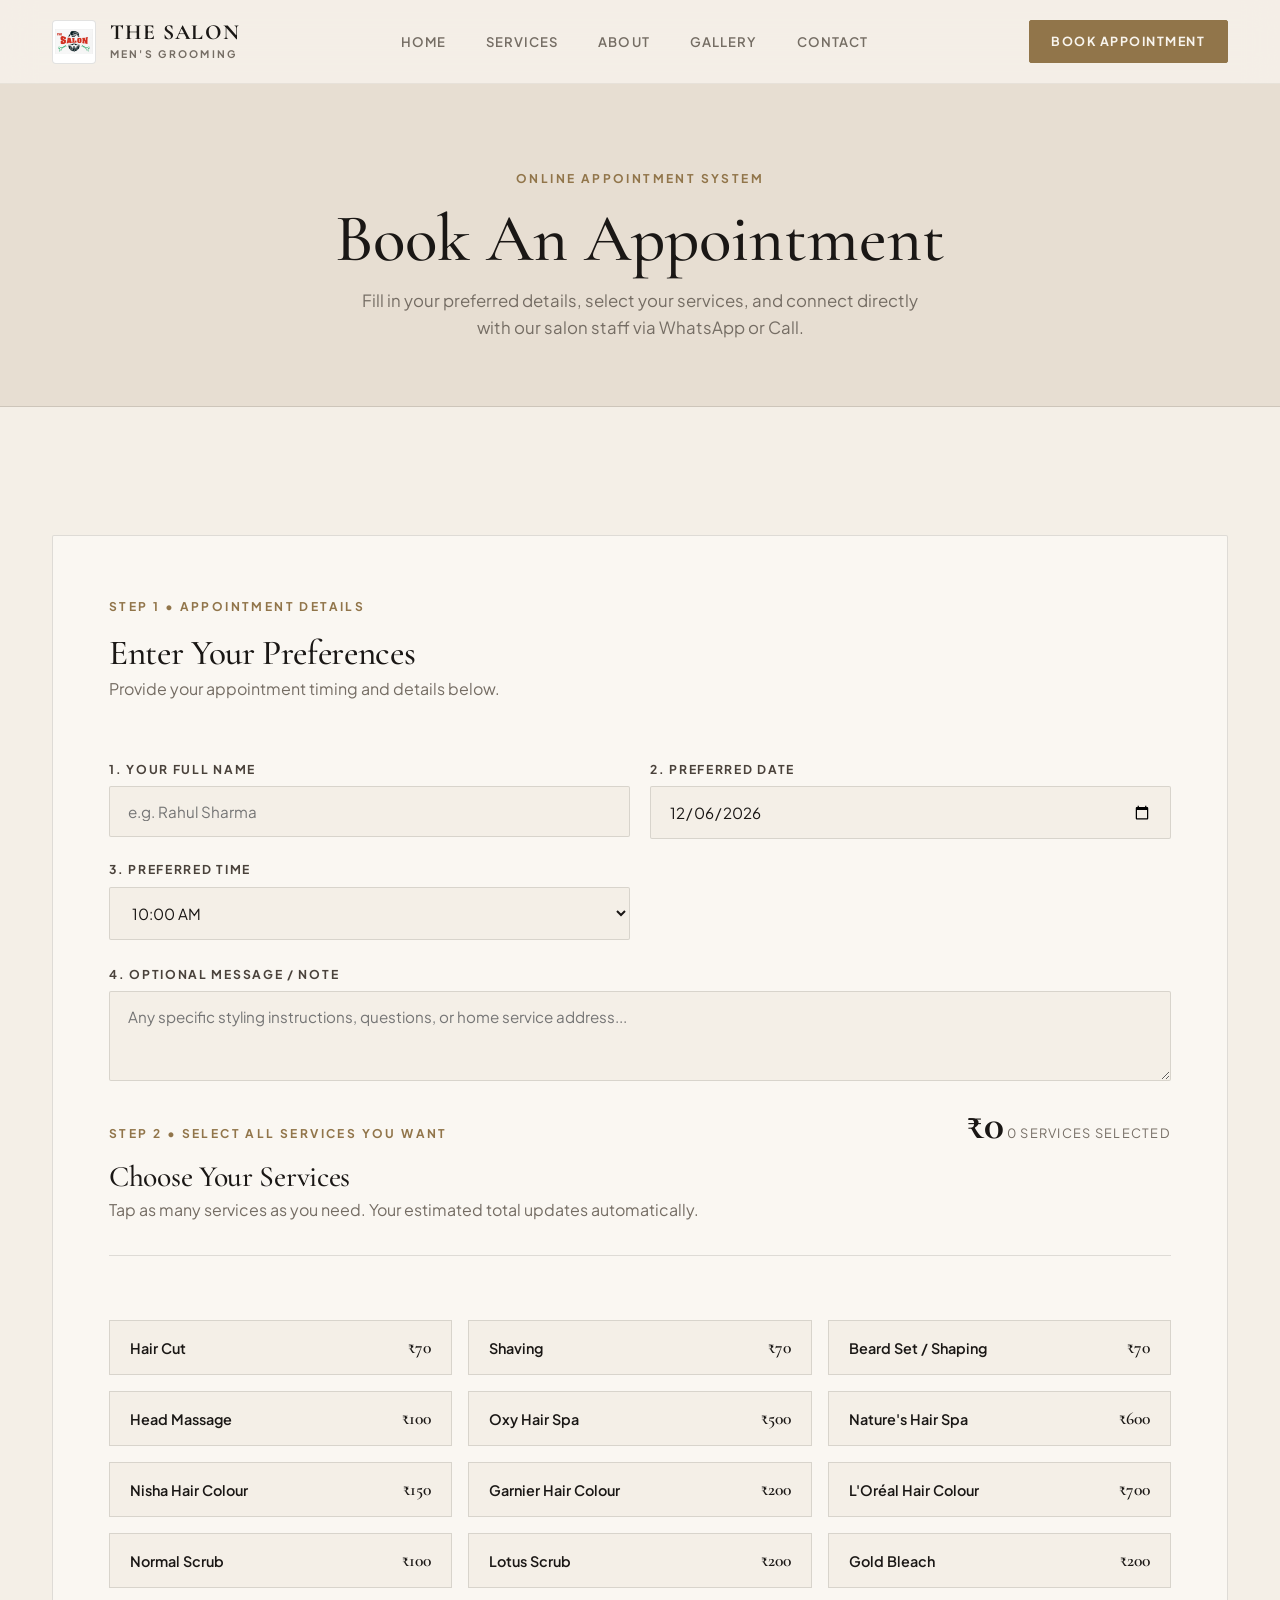
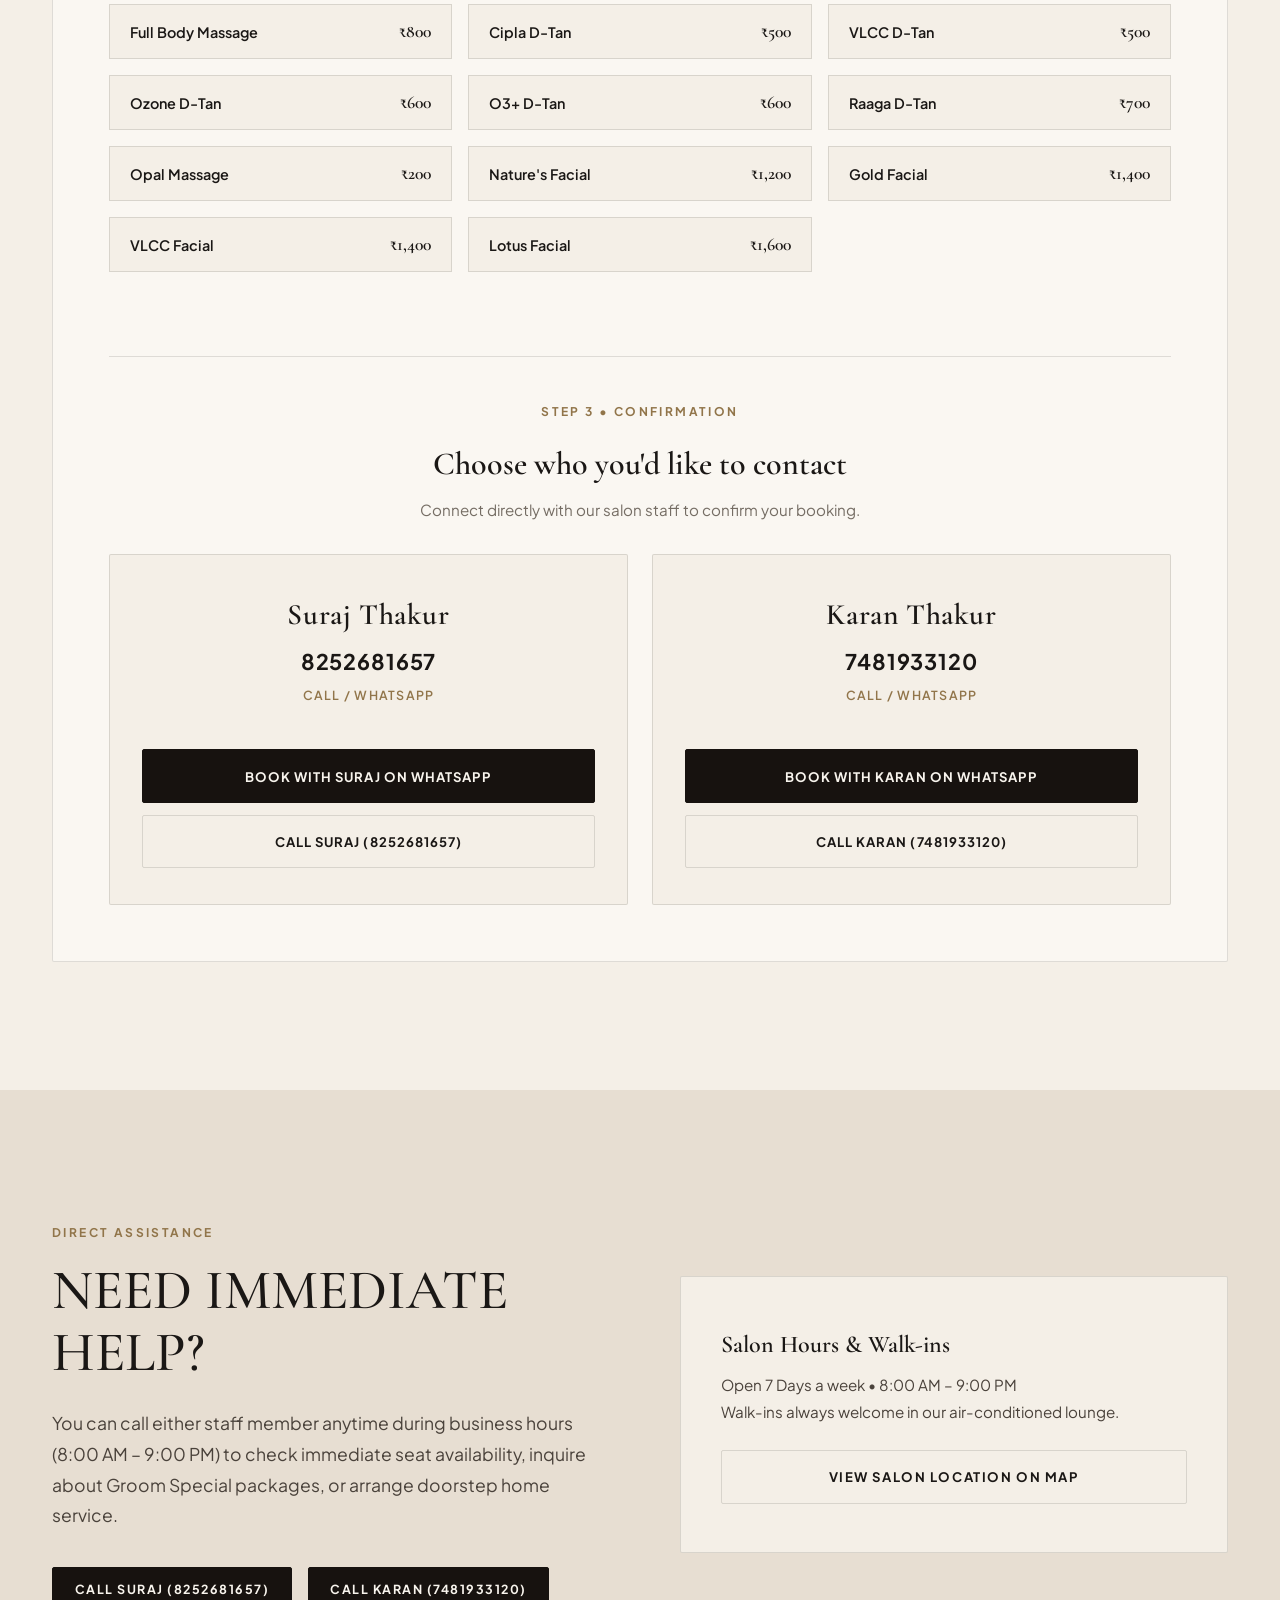
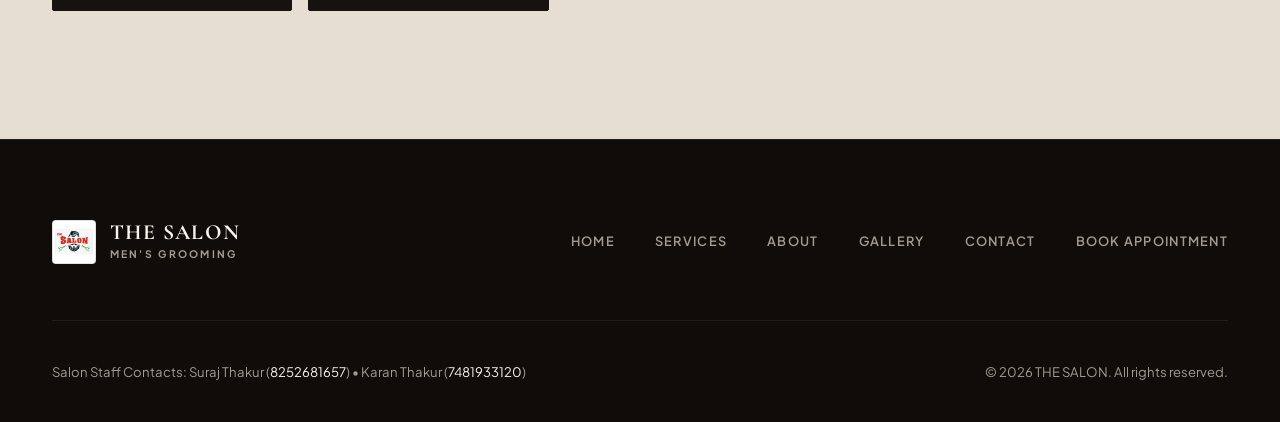
==== commit 2786ccca: "Fix mobile WhatsApp appointment booking Co-authored-by: Copilot <223556219+Copilot@users.noreply.git" ====
--- a/book-appointment.html
+++ b/book-appointment.html
@@ -117,33 +117,15 @@
                 <input type="text" id="custName" class="form-input" placeholder="e.g. Rahul Sharma" autocomplete="name">
               </div>
 
-              <!-- Service Dropdown / Quick Choice -->
-              <div class="form-group">
-                <label for="serviceSelect" class="form-label">2. Primary Service</label>
-                <select id="serviceSelect" class="form-select">
-                  <option value="Hair Cut (₹70)">Hair Cut (₹70)</option>
-                  <option value="Hair Cut + Shaving (₹140)">Hair Cut + Shaving (₹140)</option>
-                  <option value="Beard Set / Shaping (₹70)">Beard Set / Shaping (₹70)</option>
-                  <option value="Hair Colour (From ₹150)">Hair Colour (From ₹150)</option>
-                  <option value="Oxy Hair Spa (₹500)">Oxy Hair Spa (₹500)</option>
-                  <option value="Nature's Hair Spa (₹600)">Nature's Hair Spa (₹600)</option>
-                  <option value="D-Tan Treatment (From ₹500)">D-Tan Treatment (From ₹500)</option>
-                  <option value="Facial Treatment (From ₹1200)">Facial Treatment (From ₹1200)</option>
-                  <option value="Groom Special Package">Groom Special Package</option>
-                  <option value="Full Grooming Package">Full Grooming Package</option>
-                  <option value="Home Service Visit">Doorstep Home Service</option>
-                </select>
-              </div>
-
               <!-- Preferred Date Field -->
               <div class="form-group">
-                <label for="prefDate" class="form-label">3. Preferred Date</label>
+                <label for="prefDate" class="form-label">2. Preferred Date</label>
                 <input type="date" id="prefDate" class="form-input">
               </div>
 
               <!-- Preferred Time Slot -->
               <div class="form-group">
-                <label for="prefTime" class="form-label">4. Preferred Time</label>
+                <label for="prefTime" class="form-label">3. Preferred Time</label>
                 <select id="prefTime" class="form-select">
                   <option value="08:00 AM">08:00 AM (Opening)</option>
                   <option value="09:00 AM">09:00 AM</option>
@@ -165,26 +147,26 @@
 
             <!-- Optional Message -->
             <div class="form-group">
-              <label for="custMessage" class="form-label">5. Optional Message / Note</label>
+              <label for="custMessage" class="form-label">4. Optional Message / Note</label>
               <textarea id="custMessage" class="form-textarea" placeholder="Any specific styling instructions, questions, or home service address..."></textarea>
             </div>
-          </div>
-
-          <!-- Step 2: Multi-Service Total Estimator -->
-          <div class="customizer-clean-header">
-            <div>
-              <span class="eyebrow-tag">STEP 2 &bull; OPTIONAL ADD-ONS & ESTIMATE</span>
-              <h3 class="section-title-editorial" style="font-size: 1.85rem; margin-bottom: 0.25rem;">Select Multiple Services</h3>
-              <p class="text-muted">Tap any service to calculate an exact estimated total for your visit.</p>
-            </div>
-            <div class="customizer-sum-wrap">
-              <span class="customizer-sum-amount" id="totalAmount">₹0</span>
-              <span class="customizer-sum-label" id="selectedCount">0 services selected</span>
-            </div>
-          </div>
-
-          <!-- Interactive Grid Populated by JavaScript -->
-          <div class="customizer-grid-clean" id="customizerGrid"></div>
+
+            <!-- Step 2: Multi-Service Selection -->
+            <div class="customizer-clean-header">
+              <div>
+                <span class="eyebrow-tag">STEP 2 &bull; SELECT ALL SERVICES YOU WANT</span>
+                <h3 class="section-title-editorial" style="font-size: 1.85rem; margin-bottom: 0.25rem;">Choose Your Services</h3>
+                <p class="text-muted">Tap as many services as you need. Your estimated total updates automatically.</p>
+              </div>
+              <div class="customizer-sum-wrap">
+                <span class="customizer-sum-amount" id="totalAmount">₹0</span>
+                <span class="customizer-sum-label" id="selectedCount">0 services selected</span>
+              </div>
+            </div>
+
+            <!-- Interactive Grid Populated by JavaScript -->
+            <div class="customizer-grid-clean" id="customizerGrid"></div>
+          </div>
 
           <!-- Step 3: Equal Staff Selection -->
           <div class="staff-selection-section">
@@ -314,7 +296,7 @@
       <a href="tel:7481933120" class="mobile-bar-btn btn-mobile-call">
         <span>Call Karan</span>
       </a>
-      <a href="book-appointment.html" class="mobile-bar-btn btn-mobile-wa">
+      <a href="https://wa.me/918252681657" id="mobileBookingWaBtn" target="_blank" rel="noopener noreferrer" class="mobile-bar-btn btn-mobile-wa">
         <span>Book on WhatsApp</span>
       </a>
     </div>
--- a/assets/css/style.css
+++ b/assets/css/style.css
@@ -66,6 +66,7 @@
   color: var(--text-dark);
   width: 100%;
   max-width: 100%;
+  overflow-x: hidden;
 }
 
 body {
@@ -120,6 +121,7 @@
   padding-left: var(--container-padding);
   padding-right: var(--container-padding);
   min-width: 0;
+  box-sizing: border-box;
 }
 
 /* Global Zero-Overflow Flex & Grid Defaults */
@@ -135,6 +137,7 @@
 .featured-tiles-grid,
 .why-statements-grid,
 .gallery-masonry-grid,
+.gallery-page-grid,
 .customizer-grid-clean,
 .customizer-clean-header,
 .customizer-clean-footer,
@@ -154,8 +157,17 @@
 .footer-top-row,
 .footer-links-row,
 .footer-bottom-row,
-.trust-strip-items {
+.trust-strip-items,
+.staff-cards-grid,
+.staff-contact-card,
+.booking-form-wrap,
+.form-grid-2col,
+.form-group,
+.home-service-tile-callout,
+.groom-action-tile {
   min-width: 0;
+  max-width: 100%;
+  box-sizing: border-box;
 }
 
 /* Typography Utility Classes */
@@ -226,6 +238,8 @@
   transition: all var(--transition-fast);
   text-decoration: none;
   white-space: nowrap;
+  max-width: 100%;
+  box-sizing: border-box;
 }
 
 /* Primary Espresso Button */
@@ -452,13 +466,17 @@
   top: var(--header-height);
   left: 0;
   width: 100%;
+  max-width: 100%;
+  box-sizing: border-box;
   height: calc(100vh - var(--header-height));
   background-color: var(--bg-primary);
   padding: 2.5rem 2rem;
   display: flex;
   flex-direction: column;
   transform: translateX(100%);
-  transition: transform var(--transition-normal);
+  visibility: hidden;
+  pointer-events: none;
+  transition: transform var(--transition-normal), visibility var(--transition-normal);
   z-index: 999;
   overflow-y: auto;
   border-top: 1px solid var(--border-light);
@@ -466,6 +484,8 @@
 
 .mobile-drawer.open {
   transform: translateX(0);
+  visibility: visible;
+  pointer-events: auto;
 }
 
 .mobile-links {
@@ -518,13 +538,13 @@
 
 .hero-split-grid {
   display: grid;
-  grid-template-columns: 0.85fr 1.15fr;
-  gap: 4rem;
+  grid-template-columns: minmax(0, 0.9fr) minmax(0, 1.1fr);
+  gap: clamp(2rem, 4vw, 4rem);
   align-items: center;
 }
 
 .hero-text-col {
-  padding-right: 1.5rem;
+  padding-right: 0;
 }
 
 .hero-label-wrap {
@@ -536,7 +556,7 @@
 
 .hero-main-title {
   font-family: var(--font-serif);
-  font-size: clamp(3rem, 5.5vw, 4.8rem);
+  font-size: clamp(2.7rem, 4.2vw, 3.8rem);
   font-weight: 500;
   line-height: 1.05;
   letter-spacing: -0.02em;
@@ -1248,7 +1268,10 @@
   display: flex;
   align-items: center;
   justify-content: space-between;
+  width: 100%;
   padding: 1rem 1.25rem;
+  color: var(--text-dark);
+  text-align: left;
   background-color: var(--bg-primary);
   border: 1px solid var(--border-light);
   cursor: pointer;
@@ -1258,6 +1281,11 @@
 
 .clean-select-label:hover {
   border-color: var(--text-dark);
+}
+
+.clean-select-label:focus-visible {
+  outline: 2px solid var(--accent-champagne-dark);
+  outline-offset: 2px;
 }
 
 .clean-select-label.checked {
@@ -1835,6 +1863,8 @@
   bottom: 0;
   left: 0;
   width: 100%;
+  max-width: 100%;
+  box-sizing: border-box;
   background: rgba(23, 18, 15, 0.96);
   backdrop-filter: blur(16px);
   -webkit-backdrop-filter: blur(16px);
@@ -1848,7 +1878,9 @@
   align-items: center;
   gap: 0.85rem;
   max-width: 480px;
+  width: 100%;
   margin: 0 auto;
+  box-sizing: border-box;
 }
 
 .mobile-bar-btn {
@@ -1864,6 +1896,16 @@
   letter-spacing: 0.08em;
   text-transform: uppercase;
   text-decoration: none;
+  box-sizing: border-box;
+  min-width: 0;
+  white-space: nowrap;
+}
+
+.mobile-bar-btn span {
+  white-space: nowrap;
+  overflow: hidden;
+  text-overflow: ellipsis;
+  min-width: 0;
 }
 
 .btn-mobile-call {
@@ -1995,6 +2037,27 @@
     grid-template-columns: repeat(2, 1fr);
     gap: 2.5rem;
   }
+
+  .footer-links-row {
+    flex-wrap: wrap;
+    gap: 1.5rem;
+  }
+
+  .footer-bottom-row {
+    flex-wrap: wrap;
+    gap: 1rem;
+  }
+}
+
+@media (min-width: 769px) and (max-width: 1024px) {
+  .hero-split-grid {
+    grid-template-columns: minmax(0, 0.9fr) minmax(0, 1.1fr);
+    gap: 2rem;
+  }
+
+  .hero-main-title {
+    font-size: clamp(1.9rem, 4.2vw, 2.8rem);
+  }
 }
 
 /* --- 3. Tablets in Portrait & Mid Devices (<= 900px) --- */
@@ -2045,6 +2108,56 @@
 
   .mobile-sticky-bar {
     display: block;
+    padding: 0.65rem 0.75rem;
+  }
+
+  .mobile-bar-content {
+    gap: 0.5rem;
+  }
+
+  /* Global Button Wrapping & Sizing on Mobile */
+  .btn {
+    white-space: normal;
+    text-align: center;
+    max-width: 100%;
+    word-break: normal;
+  }
+
+  .btn-lg {
+    padding: 0.95rem 1.5rem;
+    font-size: 0.82rem;
+  }
+
+  .btn-sm {
+    padding: 0.65rem 1.15rem;
+    font-size: 0.76rem;
+  }
+
+  /* Responsive Typography on Mobile */
+  .hero-main-title {
+    font-size: clamp(2.2rem, 8vw, 3.2rem);
+    line-height: 1.1;
+  }
+
+  .section-title-editorial {
+    font-size: clamp(2rem, 7vw, 2.75rem);
+    line-height: 1.15;
+  }
+
+  .about-main-heading,
+  .home-service-title,
+  .groom-campaign-title {
+    font-size: clamp(2rem, 7vw, 2.6rem);
+    line-height: 1.15;
+  }
+
+  .page-header-banner .page-title {
+    font-size: clamp(2.2rem, 8vw, 3rem);
+  }
+
+  .callout-phone {
+    font-size: clamp(1.4rem, 5vw, 1.85rem);
+    word-break: break-word;
   }
 
   /* Section Spacing on Mobile */
@@ -2141,6 +2254,24 @@
     padding: 1.75rem 1.25rem;
   }
 
+  .staff-actions-row .btn,
+  .staff-actions-row .btn-staff-wa,
+  .staff-actions-row .btn-staff-call {
+    width: 100%;
+    white-space: normal;
+    text-align: center;
+    padding: 0.85rem 1rem;
+    box-sizing: border-box;
+  }
+
+  /* Form Elements */
+  .form-input,
+  .form-select,
+  .form-textarea {
+    max-width: 100%;
+    box-sizing: border-box;
+  }
+
   /* Interactive Customizer */
   .customizer-box-clean {
     padding: 2rem 1.25rem;
@@ -2172,7 +2303,8 @@
   }
 
   /* Gallery */
-  .gallery-masonry-grid {
+  .gallery-masonry-grid,
+  .gallery-page-grid {
     grid-template-columns: 1fr;
     grid-template-rows: auto;
     gap: 1.25rem;
@@ -2196,8 +2328,16 @@
   /* Map column */
   .location-map-col {
     aspect-ratio: 16/10;
-    min-height: 240px;
+    min-height: 220px;
     height: auto;
+    width: 100%;
+    max-width: 100%;
+  }
+
+  .location-map-col iframe {
+    width: 100%;
+    height: 100%;
+    max-width: 100%;
   }
 
   /* Footer */
@@ -2246,6 +2386,30 @@
     height: 38px;
   }
 
+  .hero-main-title {
+    font-size: clamp(1.95rem, 8.5vw, 2.45rem);
+  }
+
+  .section-title-editorial,
+  .about-main-heading,
+  .home-service-title,
+  .groom-campaign-title {
+    font-size: clamp(1.75rem, 7.5vw, 2.15rem);
+  }
+
+  .page-header-banner .page-title {
+    font-size: clamp(1.85rem, 8vw, 2.35rem);
+  }
+
+  .staff-phone-link {
+    font-size: 1.15rem;
+    word-break: break-word;
+  }
+
+  .staff-name {
+    font-size: 1.55rem;
+  }
+
   /* Buttons full width in hero & callouts */
   .hero-cta-wrap {
     flex-direction: column;
@@ -2265,6 +2429,20 @@
     width: 100%;
   }
 
+  /* Inline flex button wrappers in editorial callouts */
+  .home-service-text-col div[style*="display: flex"],
+  .home-service-editorial-section div[style*="display: flex"],
+  .ritual-content-col div[style*="display: flex"] {
+    flex-direction: column !important;
+    width: 100% !important;
+  }
+
+  .home-service-text-col div[style*="display: flex"] .btn,
+  .home-service-editorial-section div[style*="display: flex"] .btn,
+  .ritual-content-col div[style*="display: flex"] .btn {
+    width: 100% !important;
+  }
+
   /* Menu dotted leaders & price scaling */
   .category-menu-item {
     gap: 0.4rem;
@@ -2301,52 +2479,161 @@
   }
 
   .customizer-box-clean {
-    padding: 1.5rem 1rem;
+    padding: 1.5rem 0.85rem;
   }
 
   .clean-select-label {
-    padding: 0.85rem 1rem;
+    padding: 0.85rem 0.75rem;
+    gap: 0.5rem;
+  }
+
+  .clean-item-name {
+    font-size: 0.85rem;
+    min-width: 0;
+    overflow-wrap: break-word;
+  }
+
+  .clean-item-price {
+    font-size: 0.95rem;
+    flex-shrink: 0;
   }
 
   .callout-phone {
-    font-size: 1.65rem;
+    font-size: 1.5rem;
+  }
+
+  .mobile-sticky-bar {
+    padding: 0.5rem 0.5rem;
+  }
+
+  .mobile-bar-content {
+    gap: 0.35rem;
+    width: 100%;
+  }
+
+  .mobile-bar-btn {
+    padding: 0.65rem 0.35rem;
+    font-size: 0.72rem;
+    letter-spacing: 0.02em;
+  }
+
+  .btn-mobile-call {
+    flex: 0.85;
+  }
+
+  .btn-mobile-wa {
+    flex: 1.3;
   }
 }
 
 /* --- 6. Extra Narrow Screens (<= 360px) --- */
 @media (max-width: 360px) {
   :root {
-    --container-padding: 0.85rem;
+    --container-padding: 0.75rem;
   }
 
   .brand-title {
+    font-size: 1rem;
+  }
+
+  .brand-tag {
+    font-size: 0.5rem;
+  }
+
+  .logo-frame {
+    width: 32px;
+    height: 32px;
+  }
+
+  .hero-main-title {
+    font-size: 1.8rem;
+  }
+
+  .section-title-editorial,
+  .about-main-heading,
+  .home-service-title,
+  .groom-campaign-title {
+    font-size: 1.55rem;
+  }
+
+  .page-header-banner .page-title {
+    font-size: 1.65rem;
+  }
+
+  .btn {
+    padding: 0.75rem 0.85rem;
+    font-size: 0.75rem;
+    letter-spacing: 0.06em;
+  }
+
+  .btn-sm {
+    padding: 0.6rem 0.75rem;
+    font-size: 0.7rem;
+  }
+
+  .mobile-sticky-bar {
+    padding: 0.4rem 0.3rem;
+  }
+
+  .mobile-bar-content {
+    gap: 0.25rem;
+  }
+
+  .mobile-bar-btn {
+    padding: 0.55rem 0.2rem;
+    font-size: 0.65rem;
+    letter-spacing: 0;
+  }
+
+  .btn-mobile-call {
+    flex: 0.85;
+  }
+
+  .btn-mobile-wa {
+    flex: 1.3;
+  }
+
+  .staff-contact-card {
+    padding: 1.25rem 0.75rem;
+  }
+
+  .staff-name {
+    font-size: 1.35rem;
+  }
+
+  .staff-phone-link {
     font-size: 1.05rem;
-  }
-
-  .brand-tag {
-    font-size: 0.52rem;
-  }
-
-  .logo-frame {
-    width: 34px;
-    height: 34px;
   }
 
   .item-name,
   .menu-line-title {
-    font-size: 1rem;
-    max-width: 60%;
+    font-size: 0.95rem;
+    max-width: 58%;
   }
 
   .item-price,
   .menu-line-price {
-    font-size: 1.05rem;
-  }
-
-  .mobile-bar-btn {
-    padding: 0.75rem 0.5rem;
-    font-size: 0.72rem;
-    letter-spacing: 0.04em;
-  }
-}
-
+    font-size: 1rem;
+  }
+}
+
+/* --- Tablet Portrait: Keep content compact without squeezing mobile layouts --- */
+@media (min-width: 540px) and (max-width: 768px) {
+  .featured-tiles-grid,
+  .form-grid-2col,
+  .staff-cards-grid,
+  .customizer-grid-clean,
+  .gallery-masonry-grid,
+  .gallery-page-grid,
+  .why-statements-grid,
+  .steps-flow-pills,
+  .groom-services-bullets {
+    grid-template-columns: repeat(2, minmax(0, 1fr));
+  }
+
+  .featured-tiles-grid,
+  .gallery-masonry-grid,
+  .gallery-page-grid {
+    gap: 1.25rem;
+  }
+}
